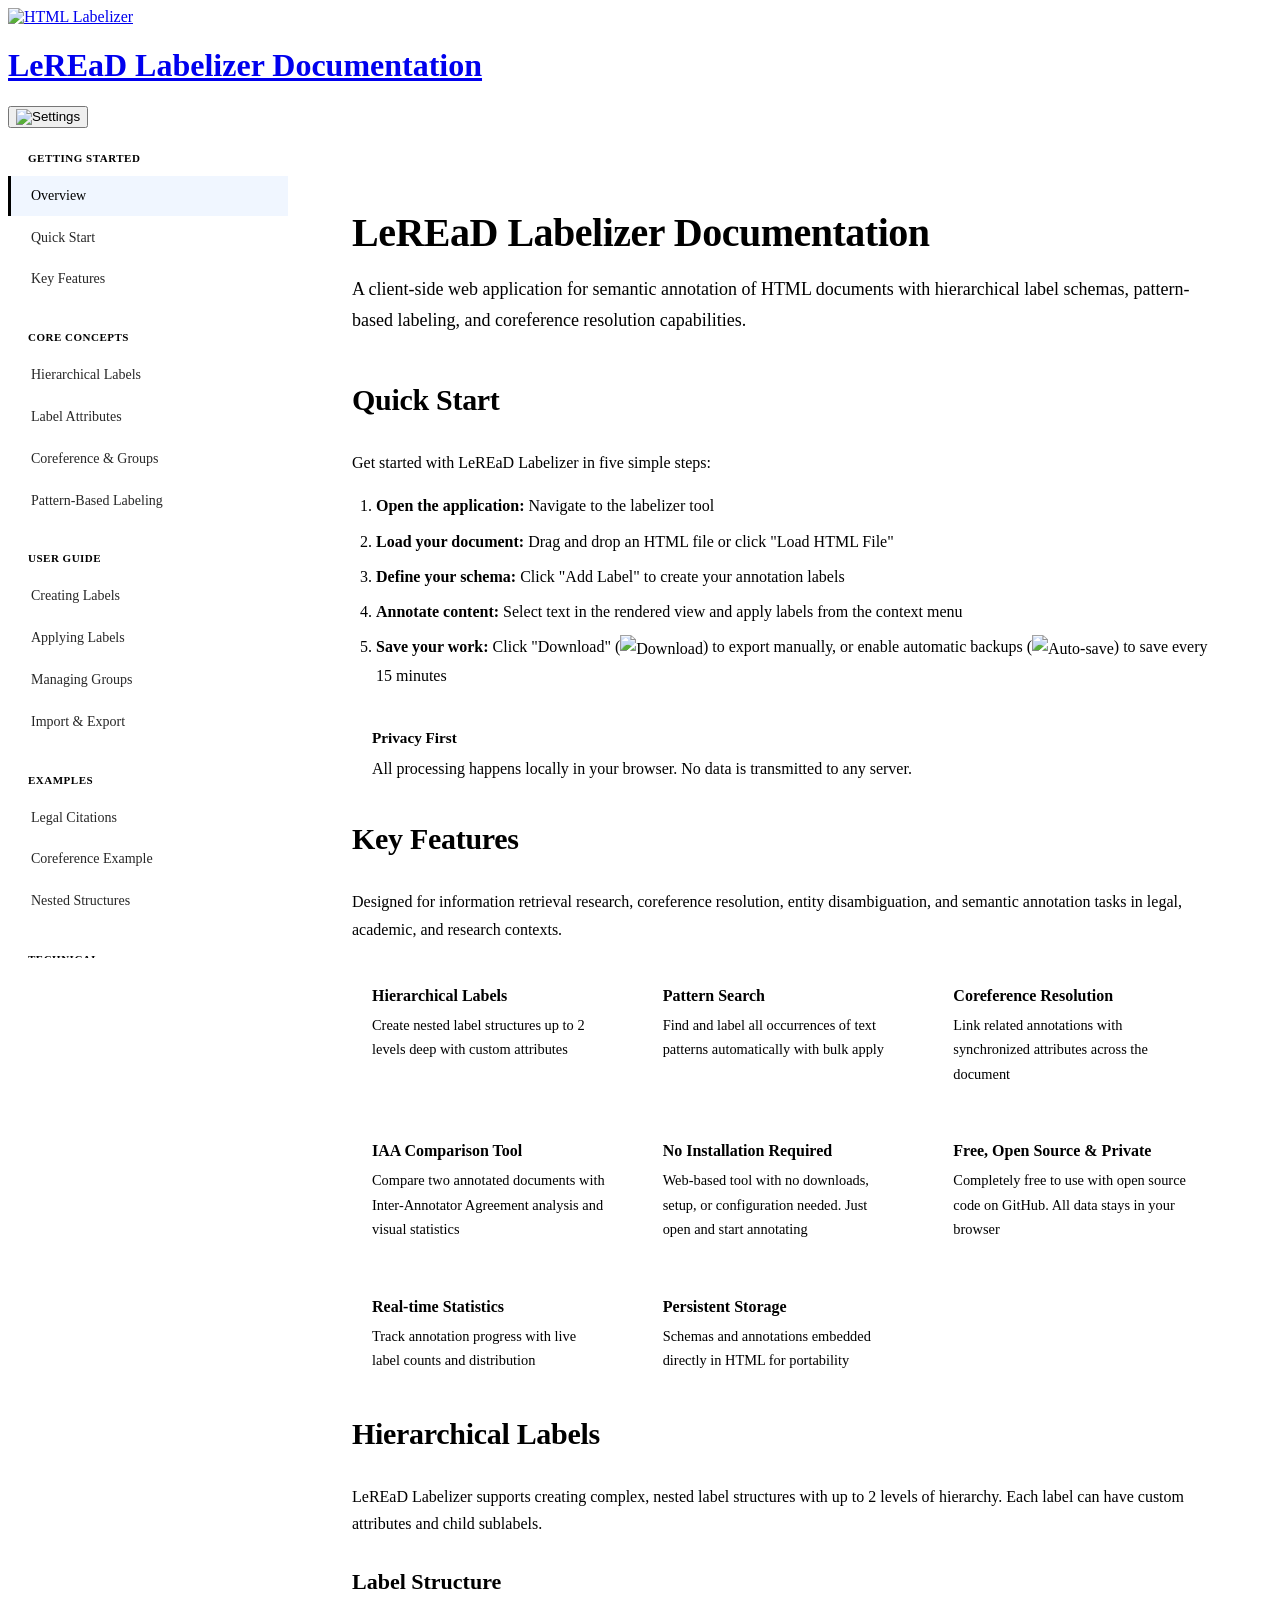
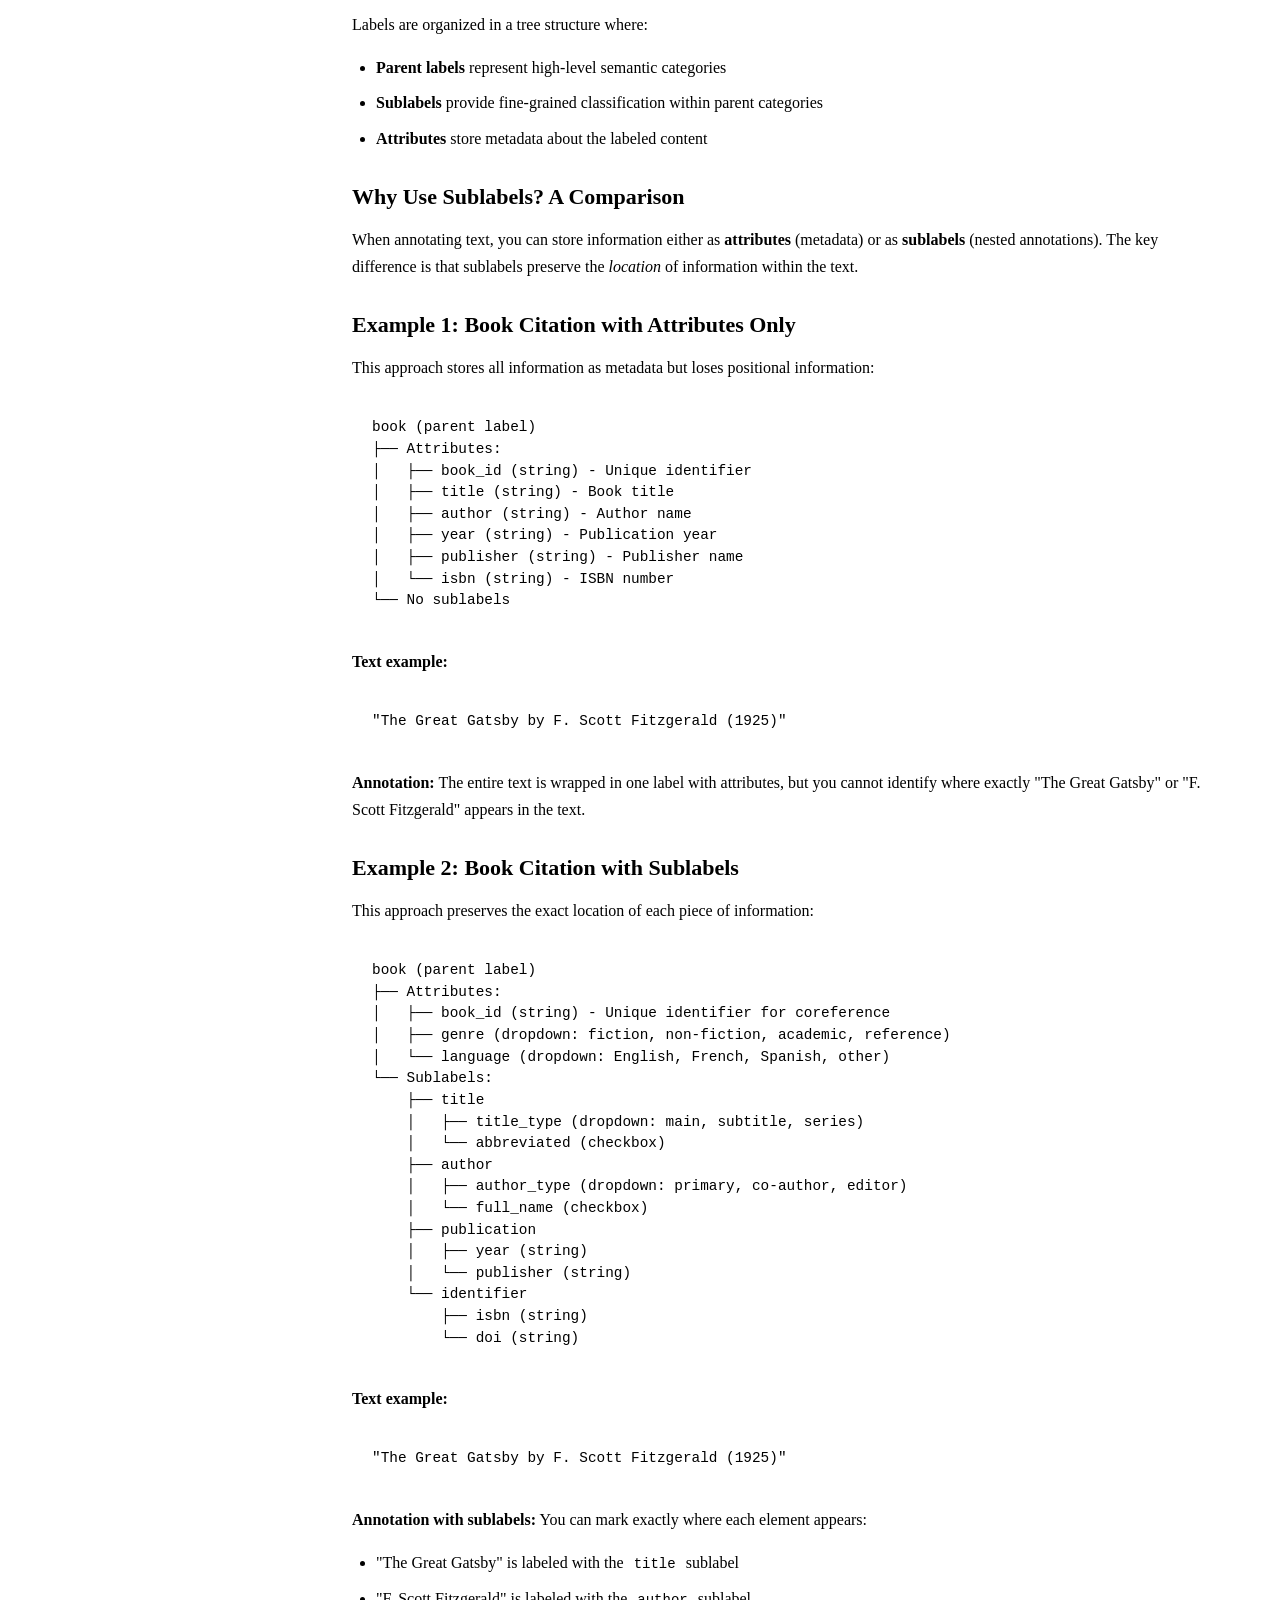
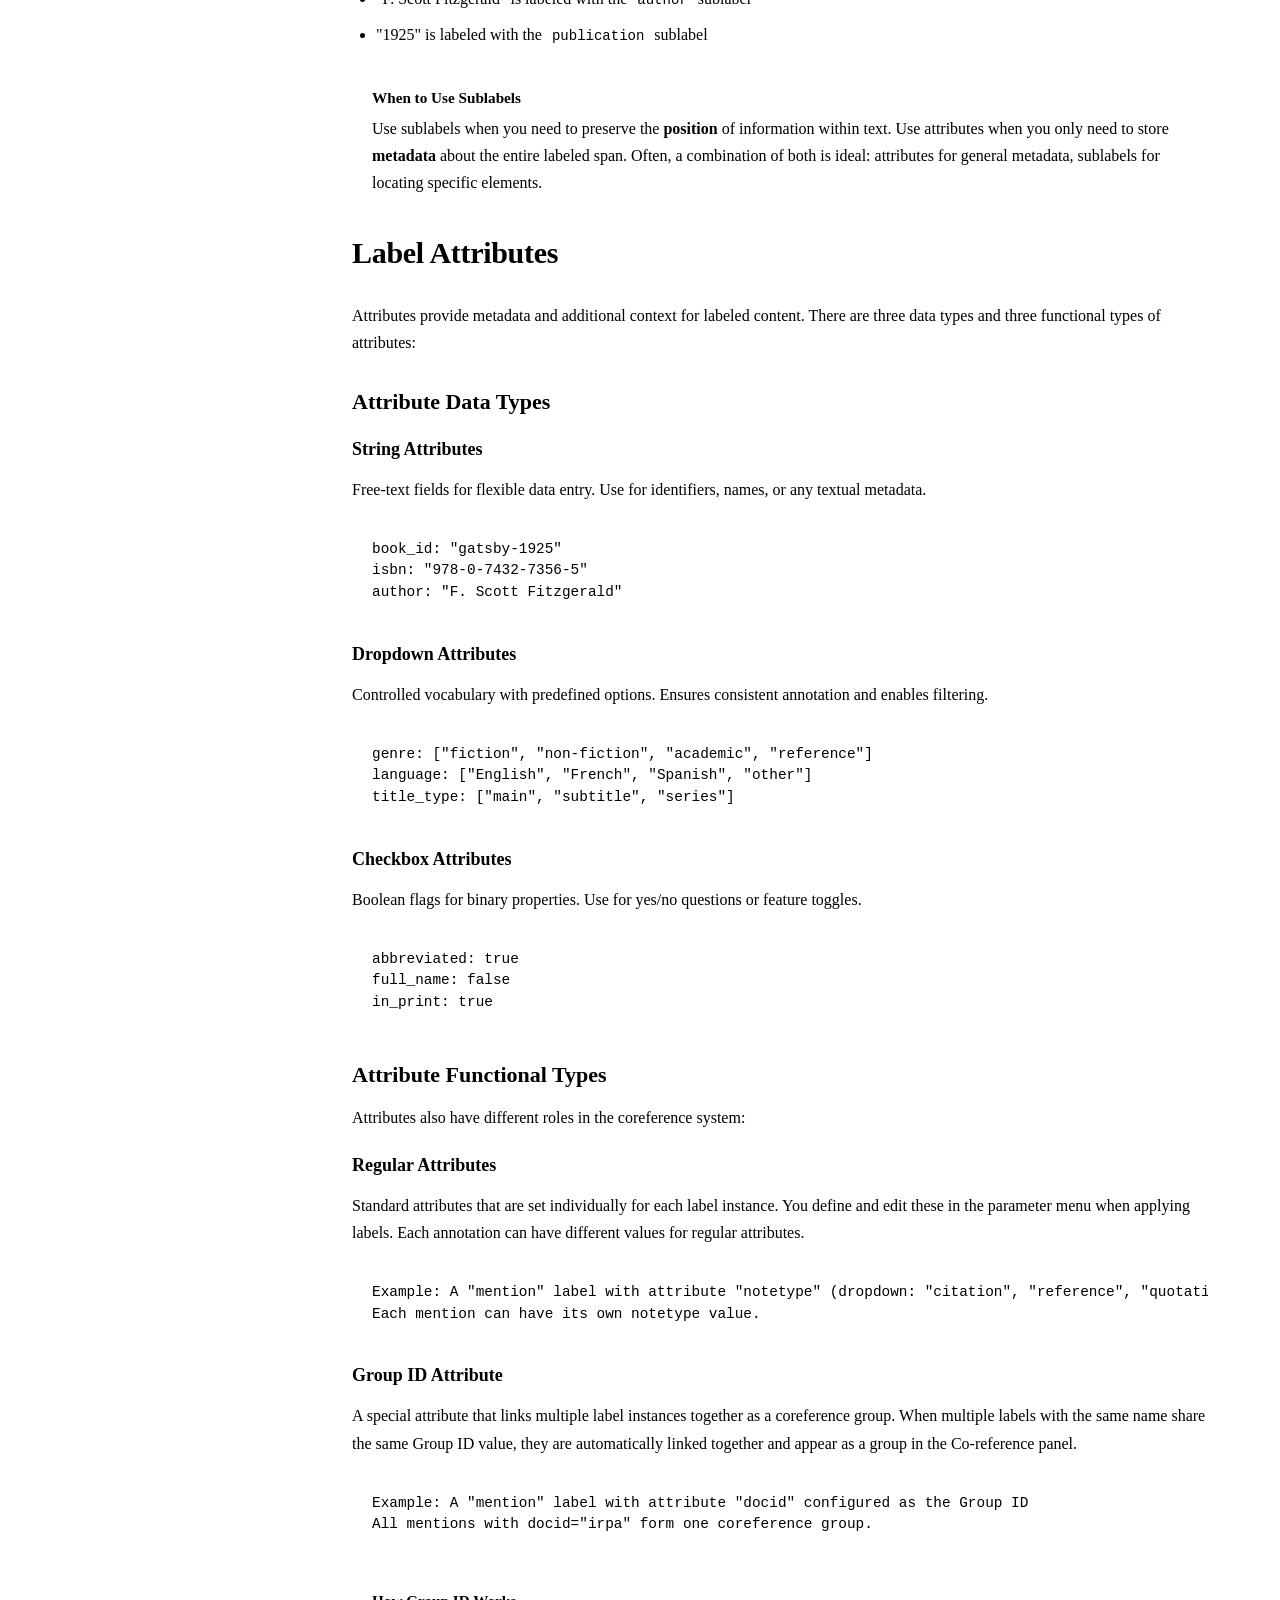
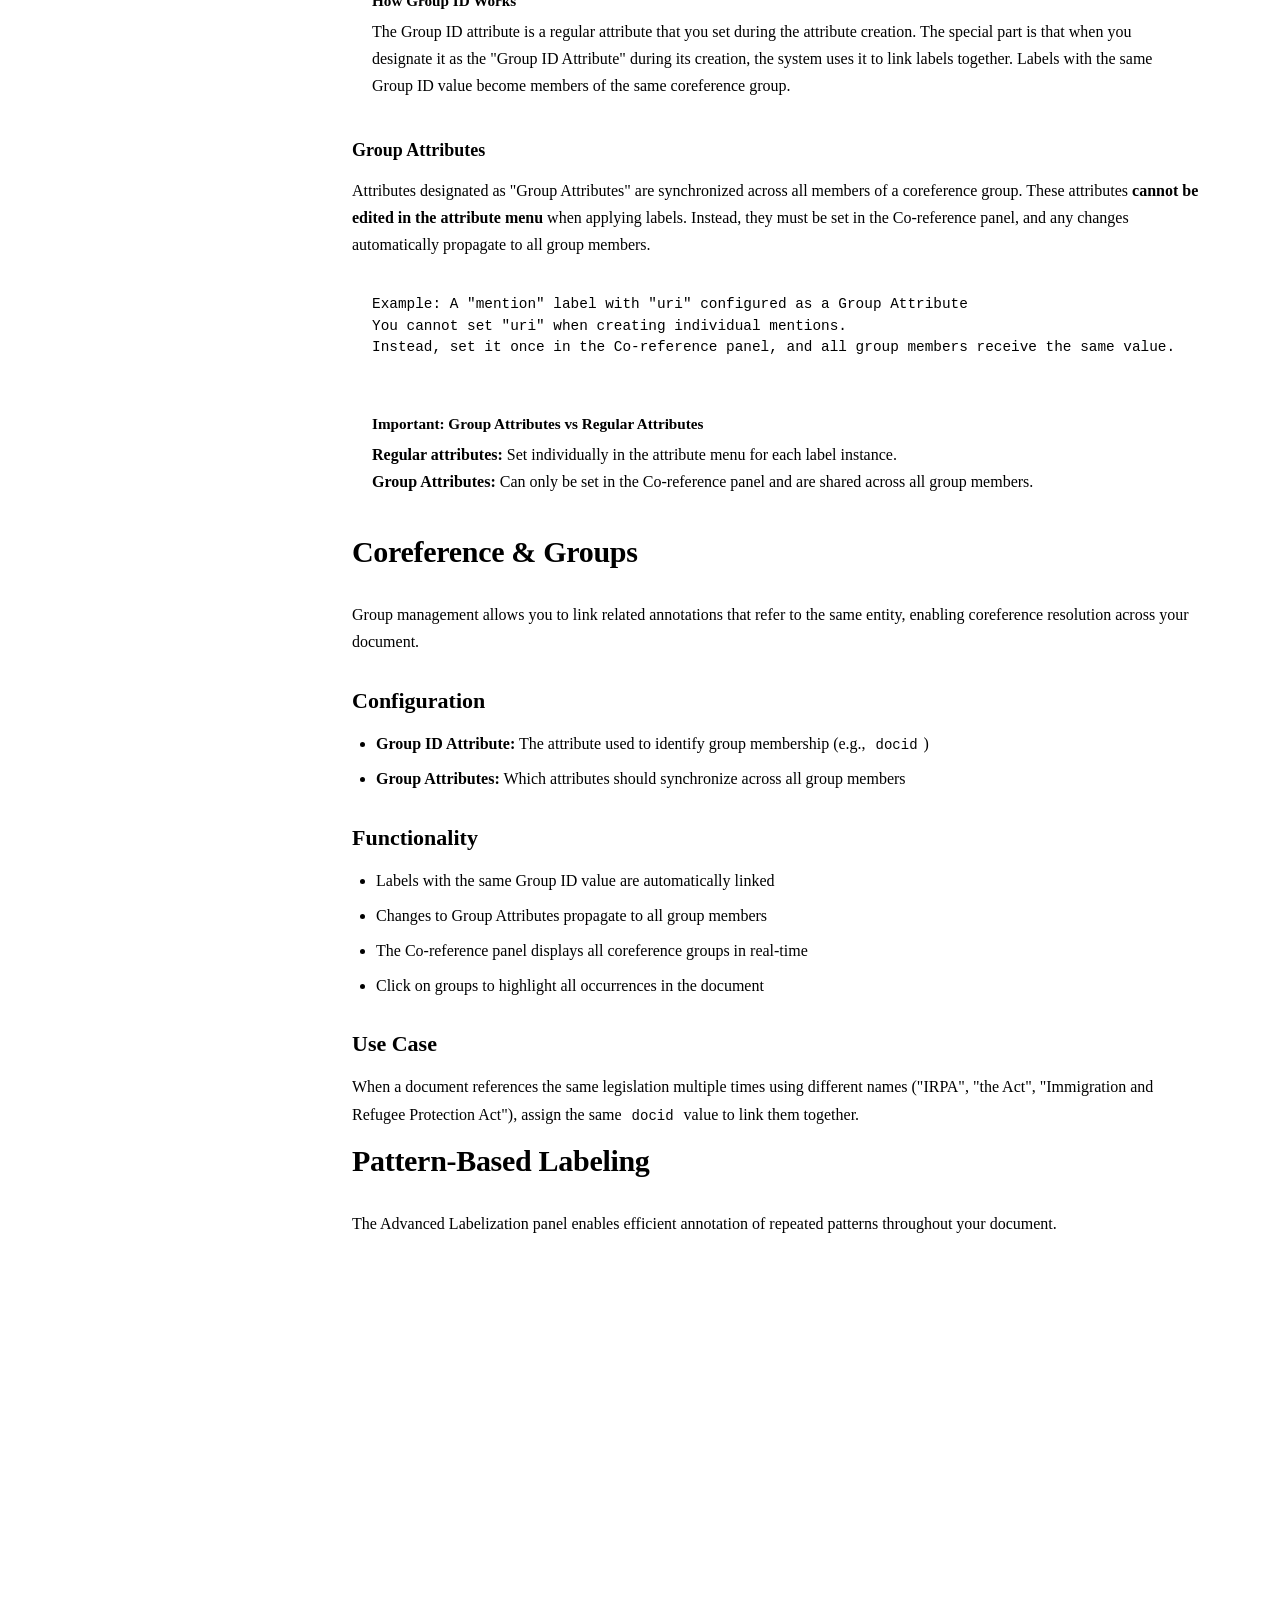
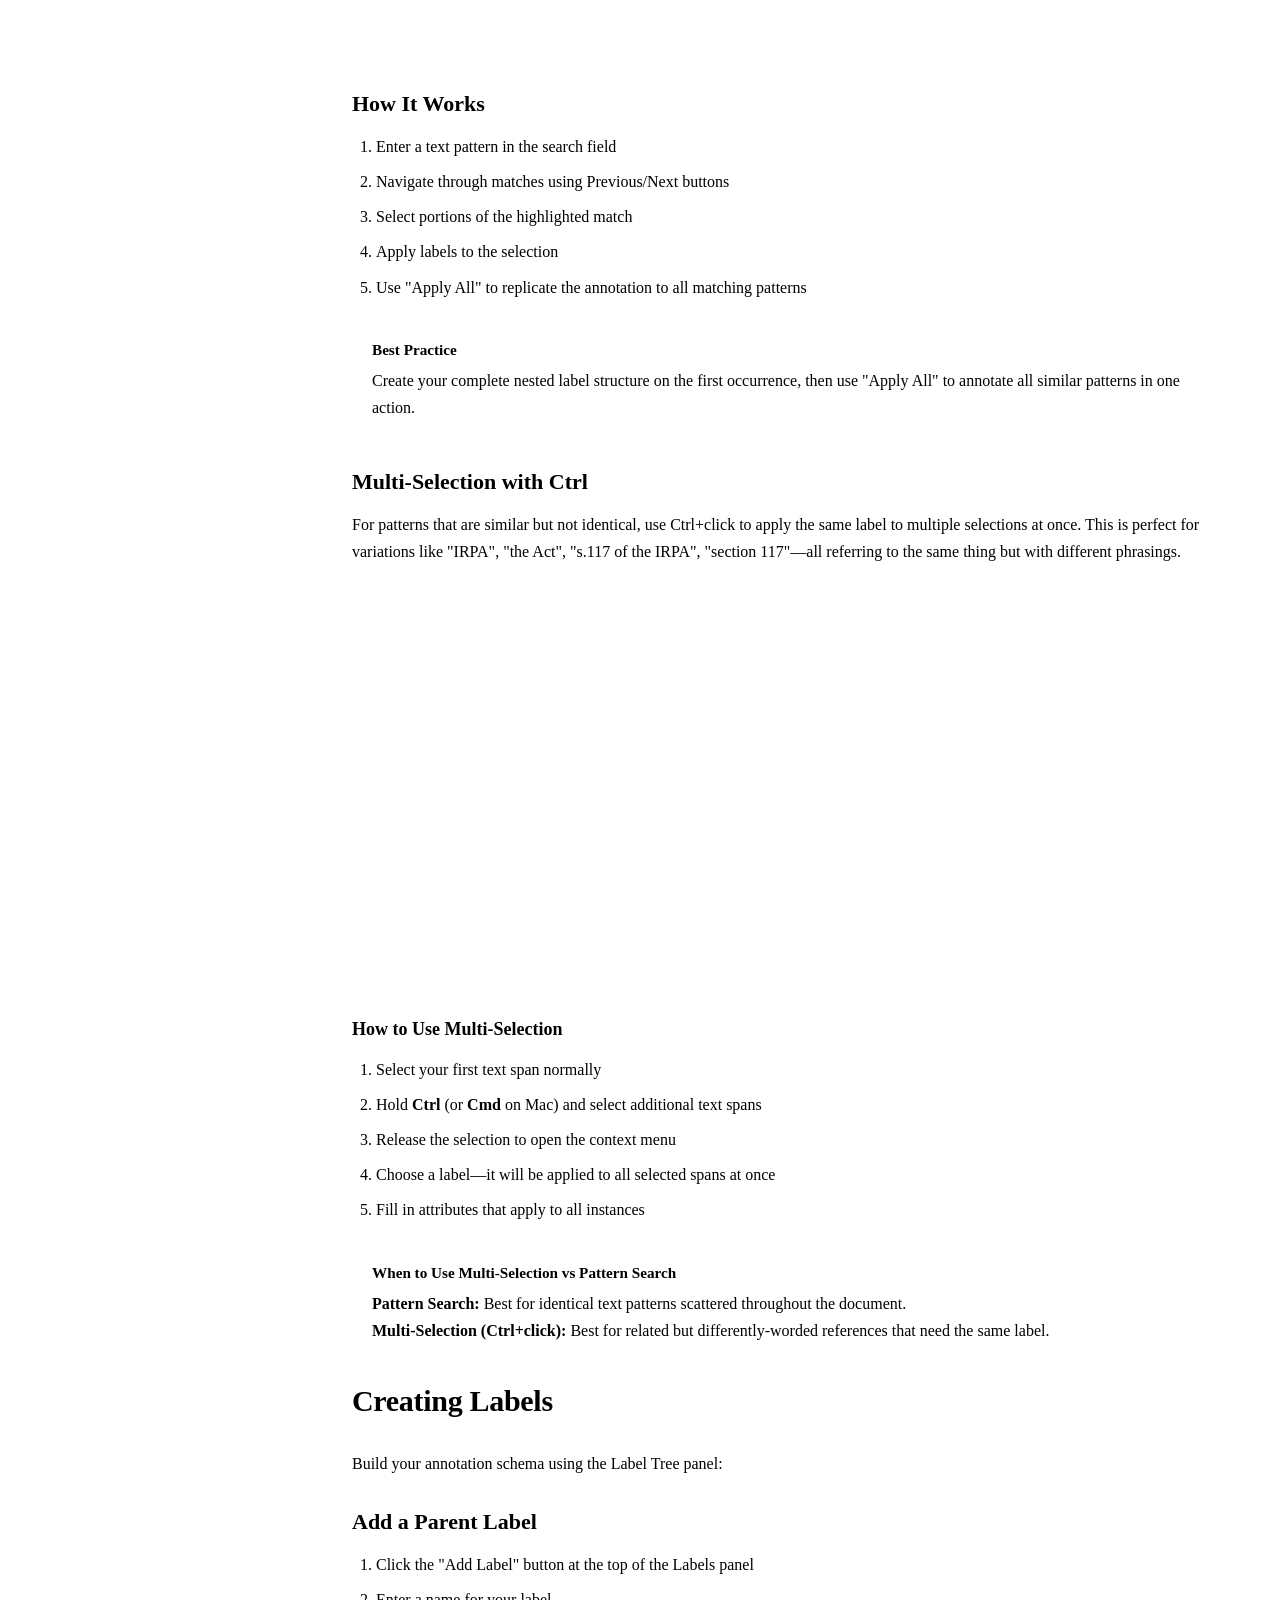
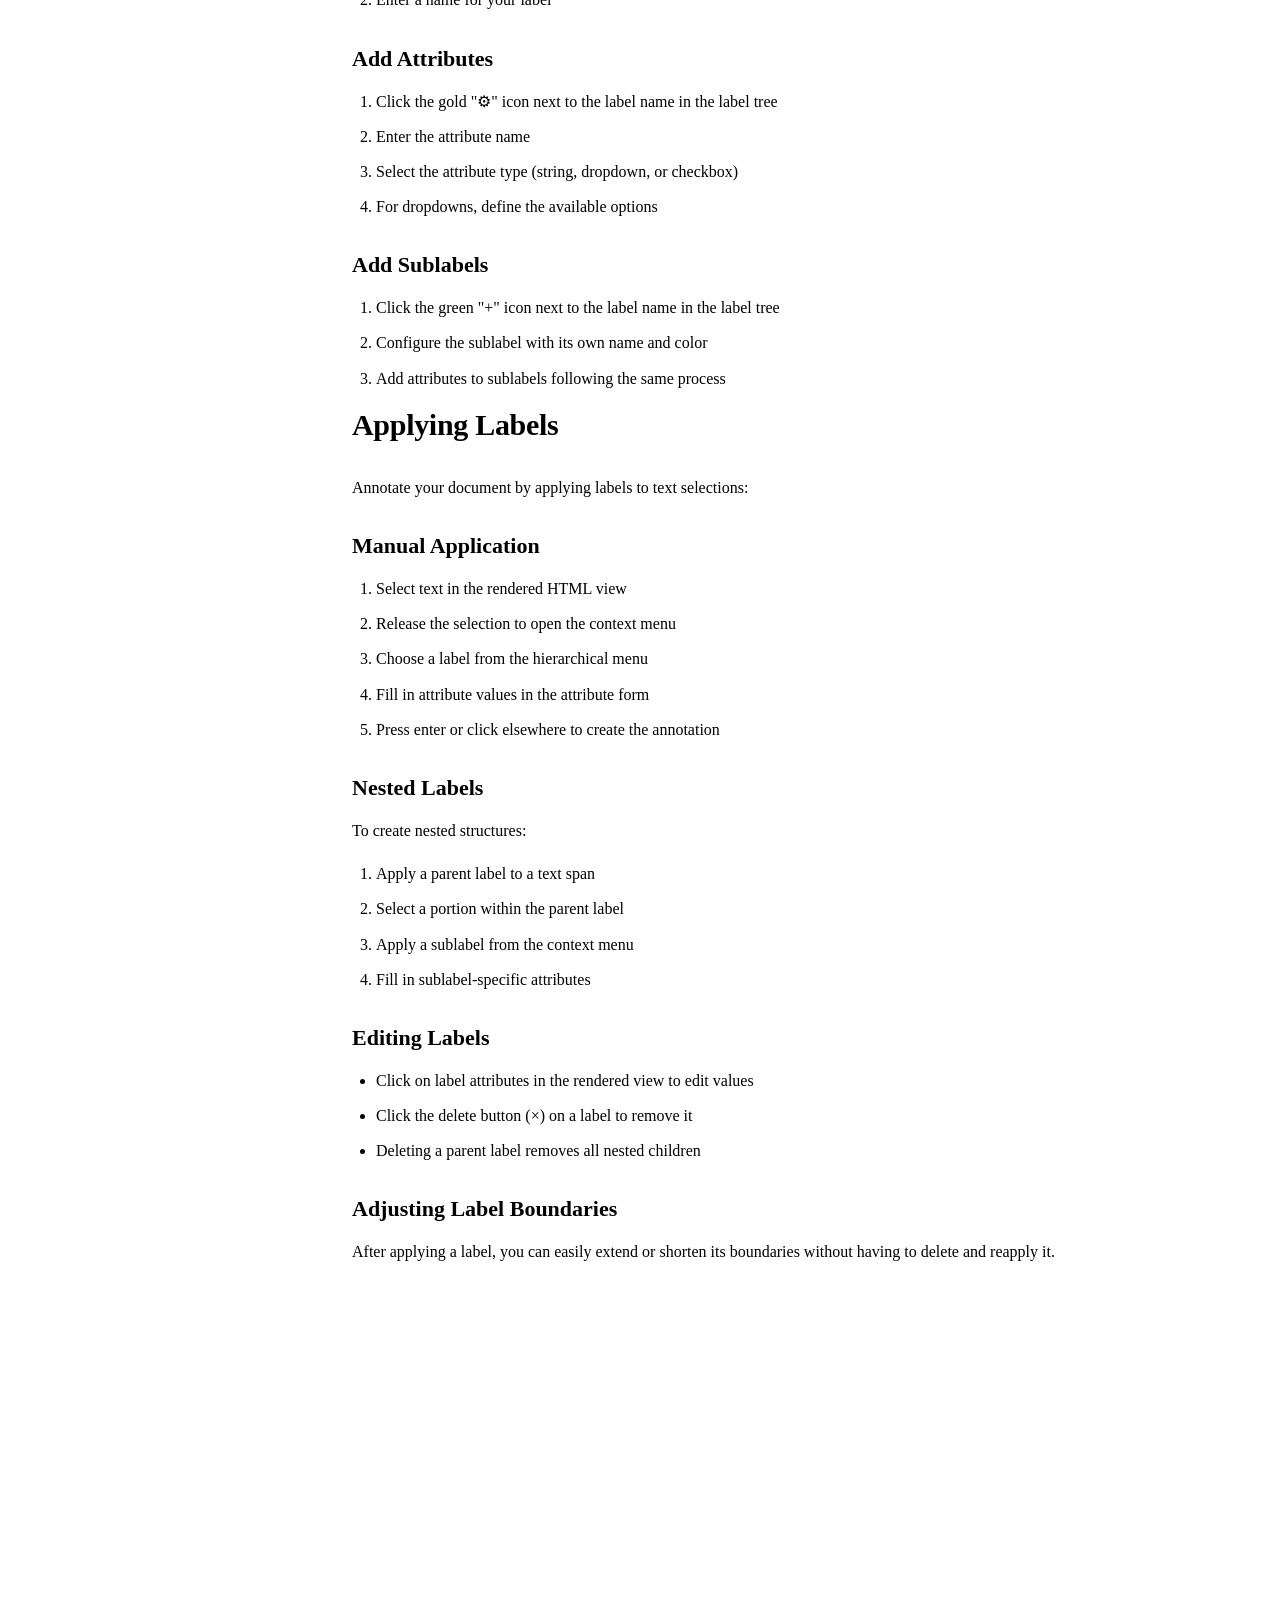
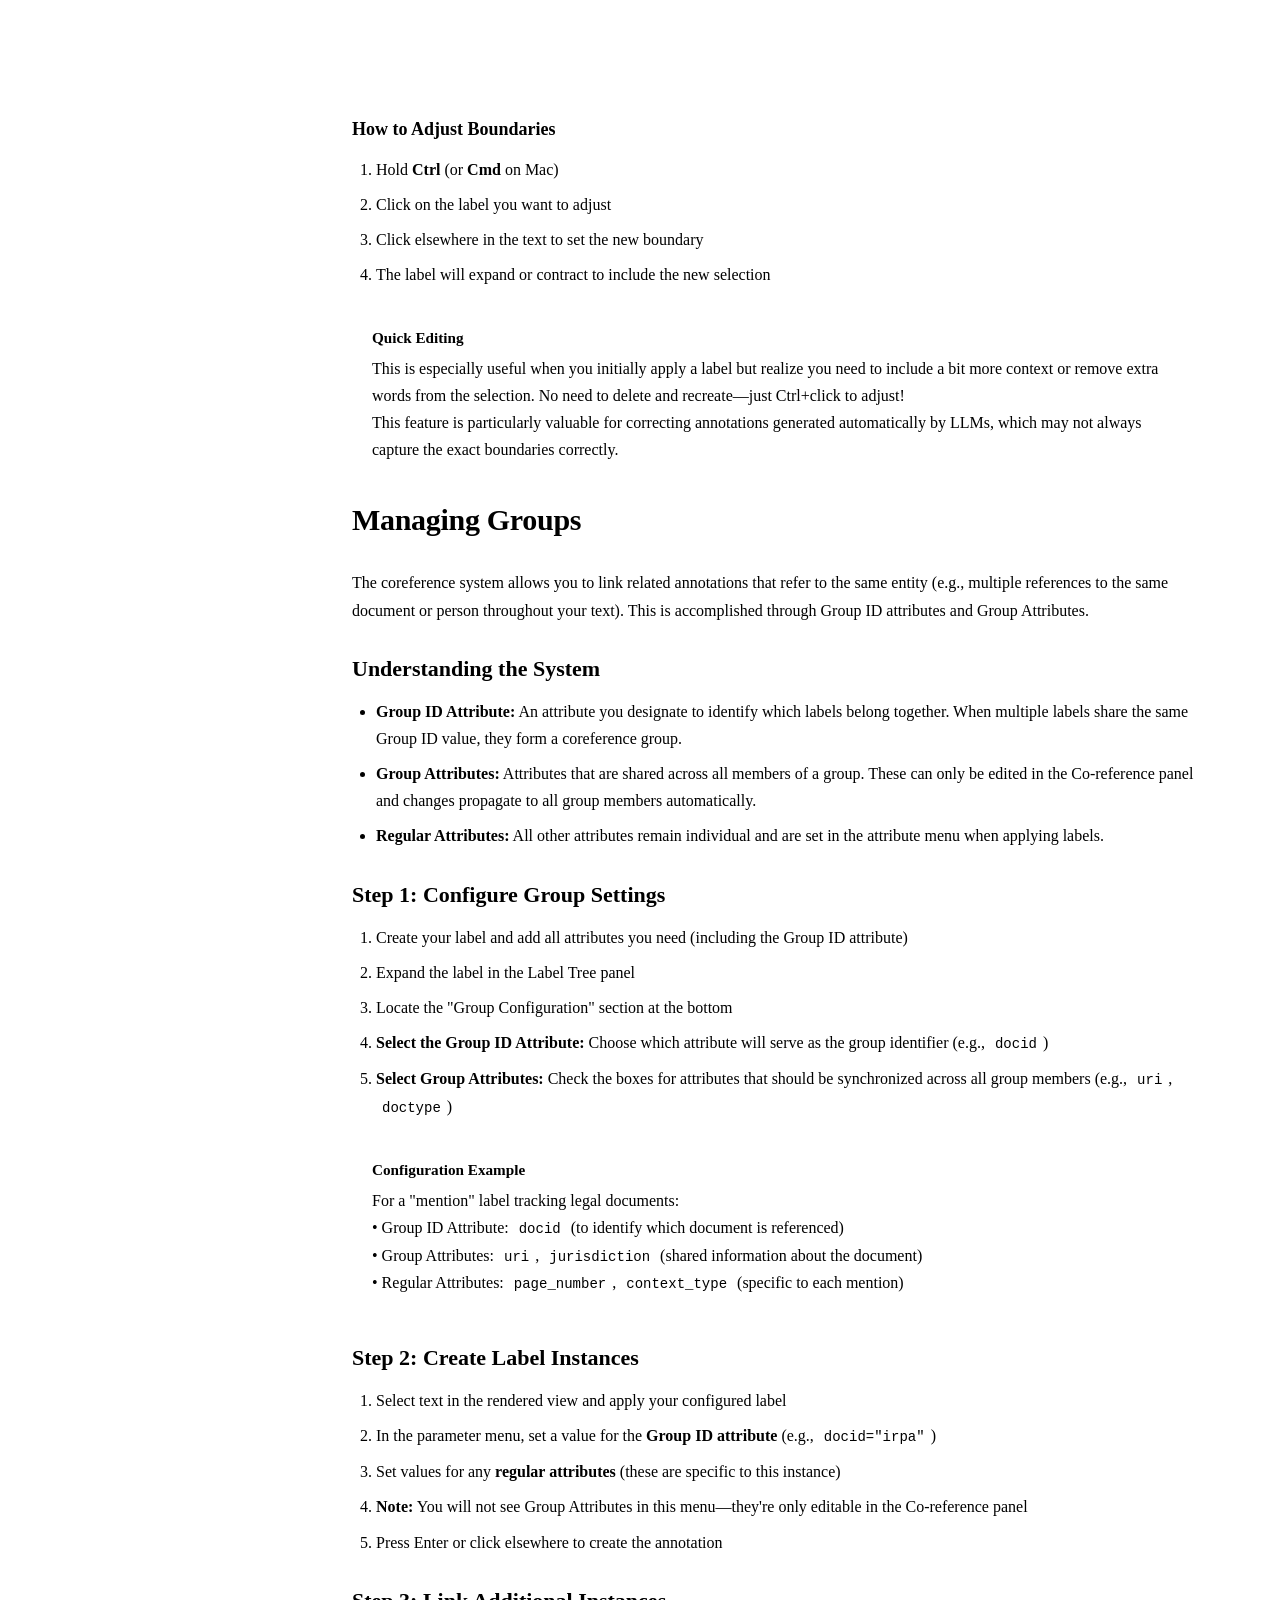
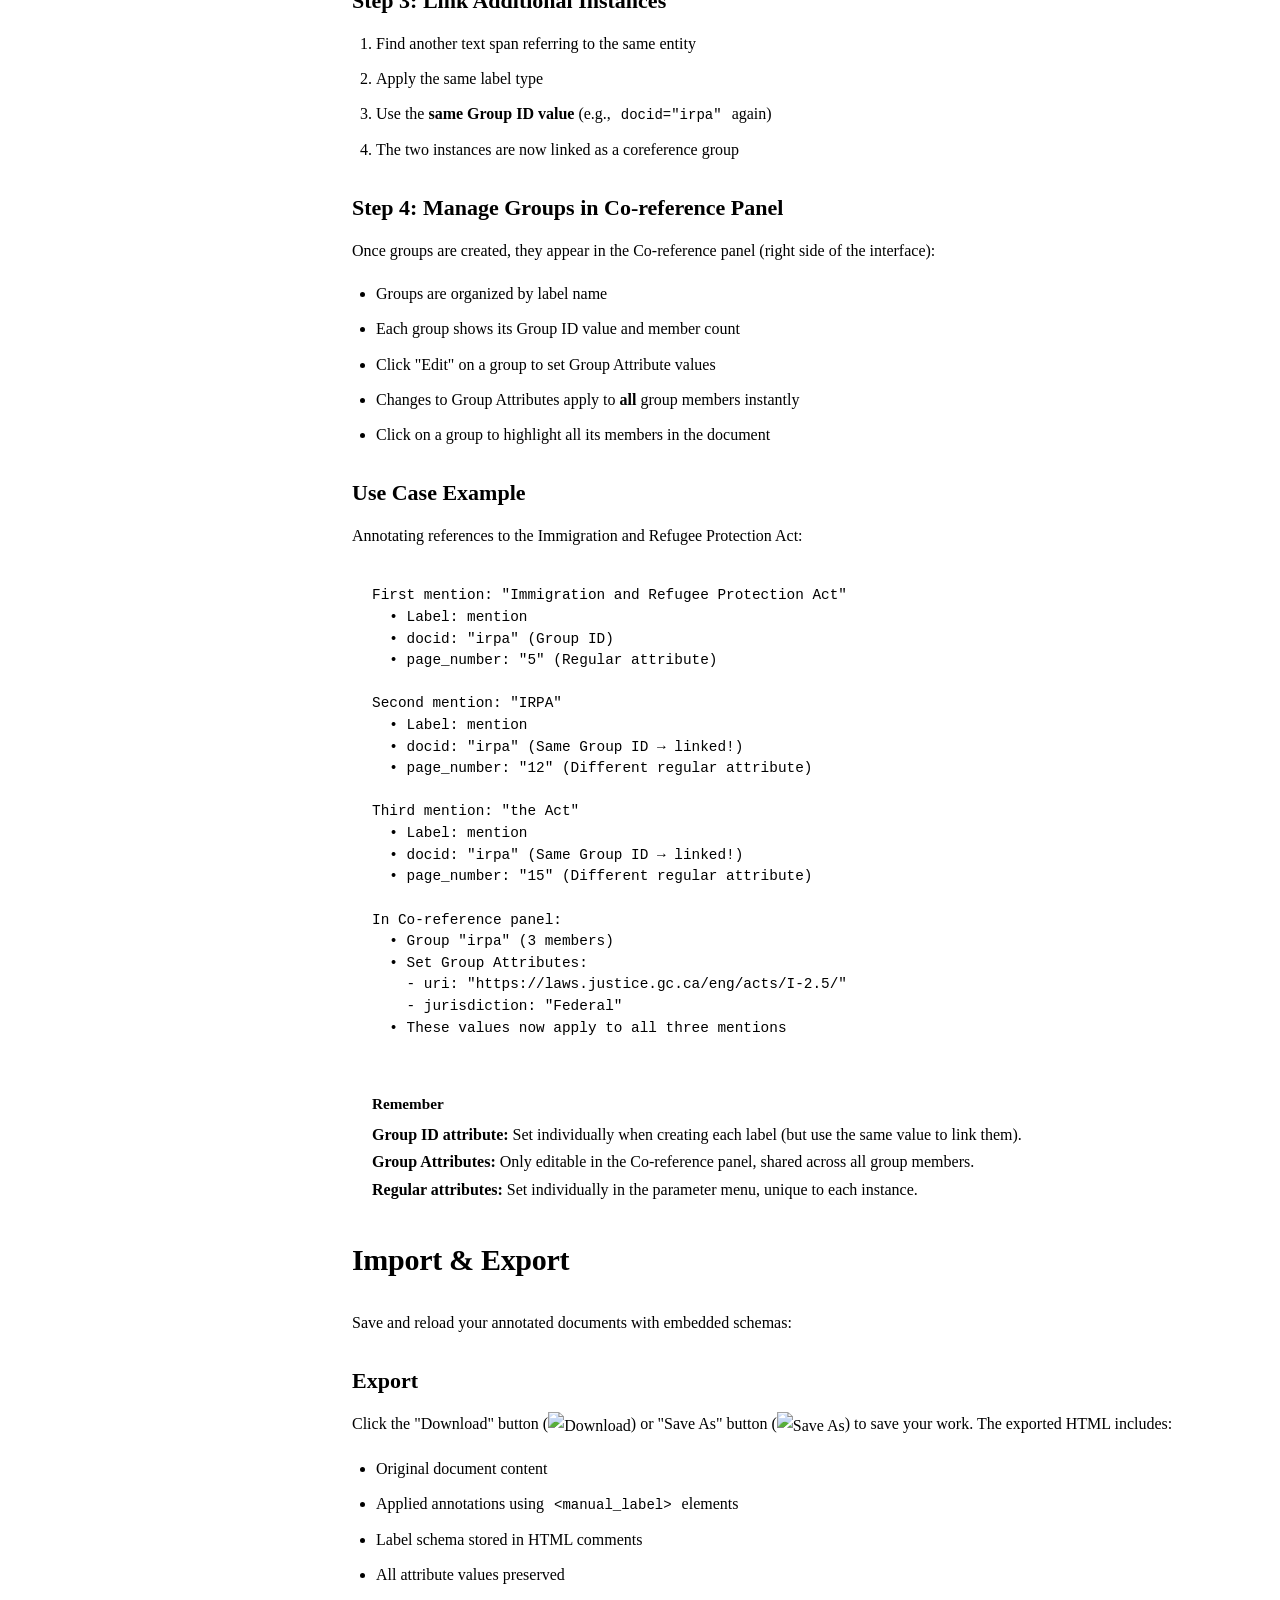
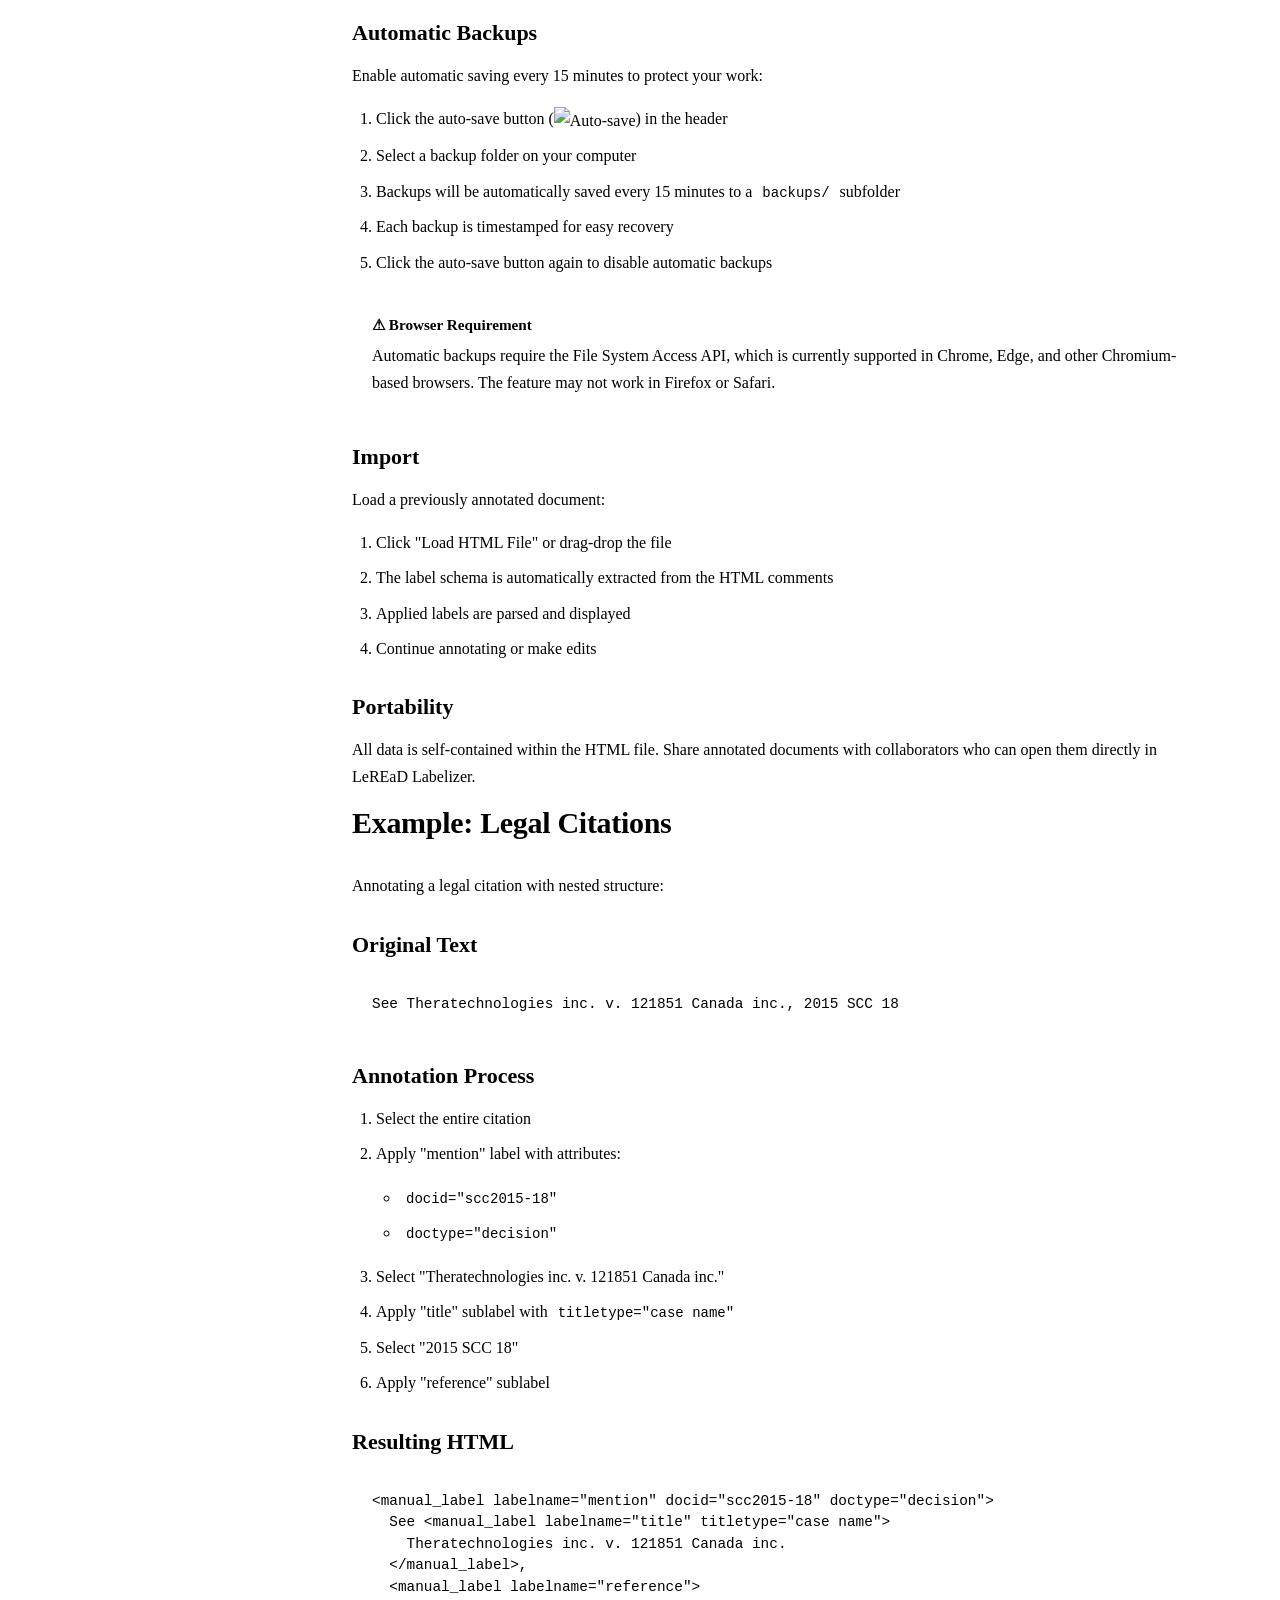
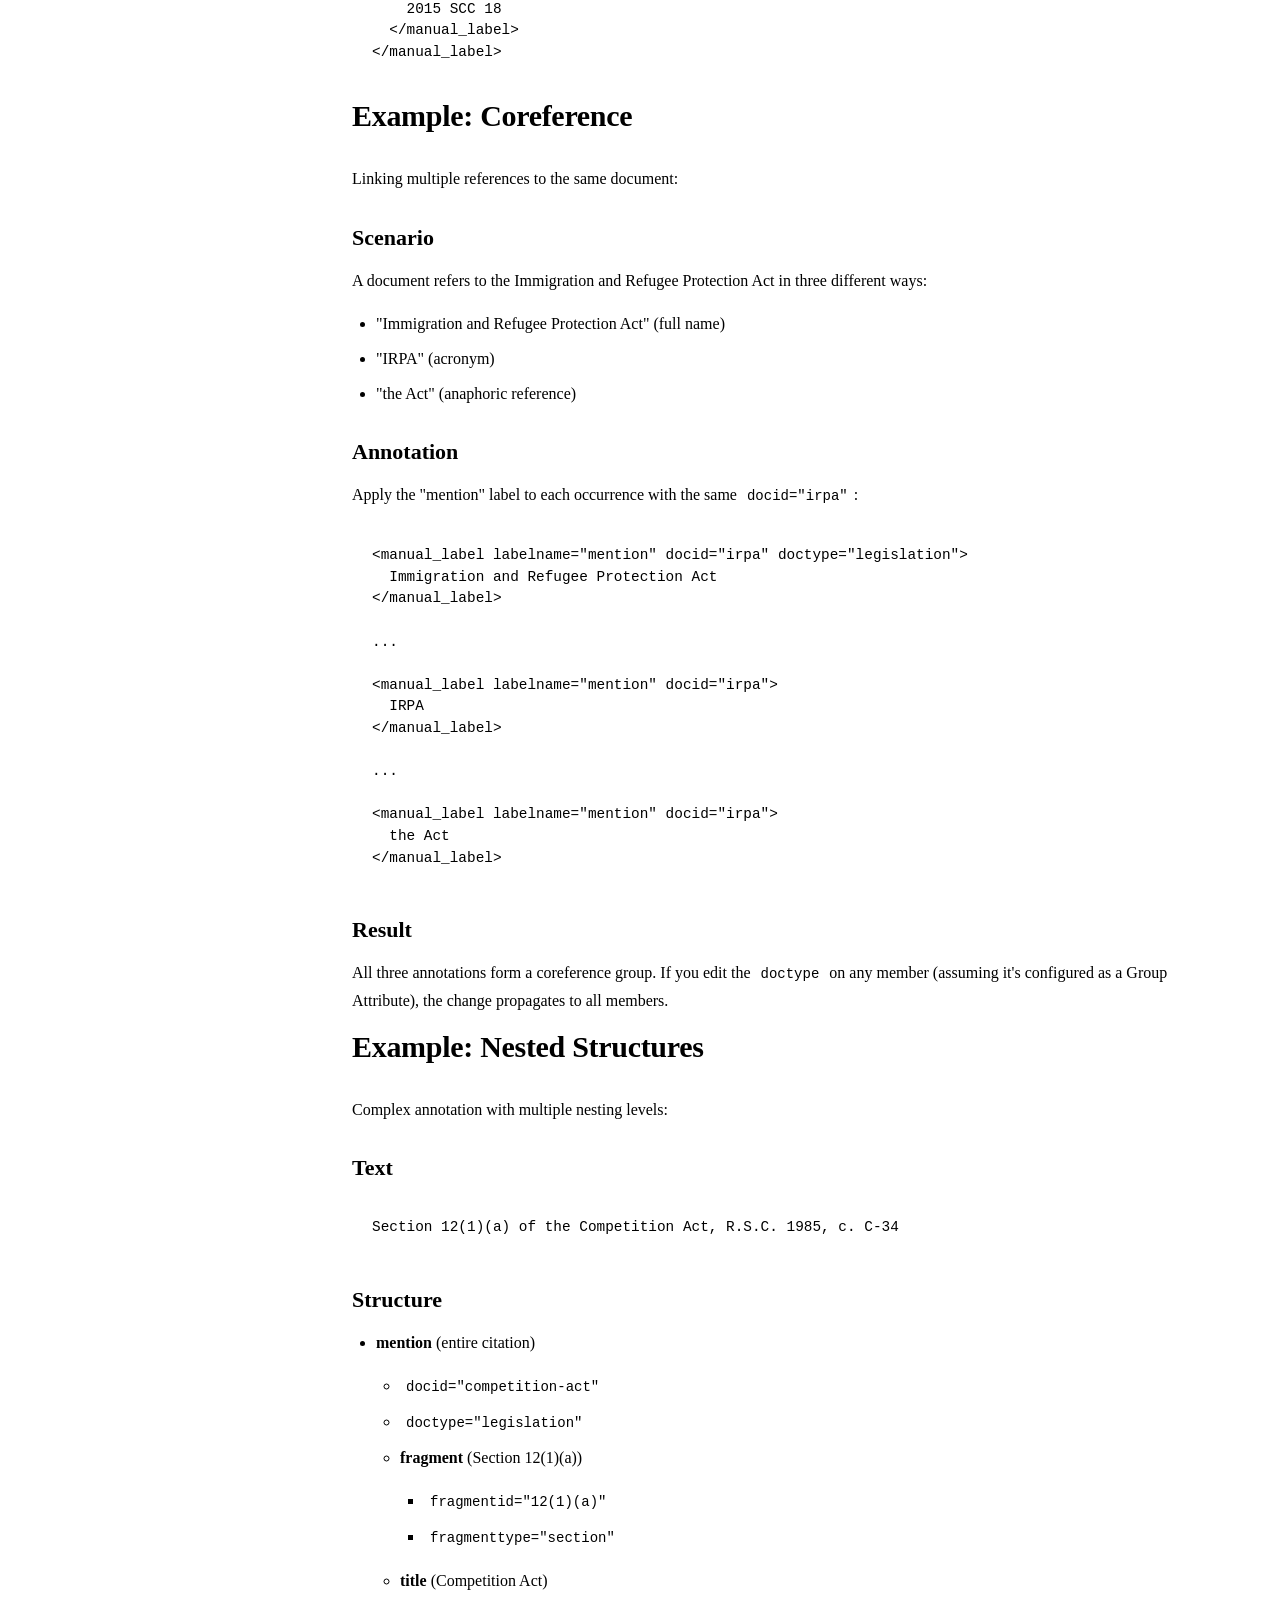
==== docs/index.html @ 92090426 "HTMLLabelizer -> LeREaDLabelizer" ====
<!DOCTYPE html>
<html lang="en" data-theme="light">
<head>
  <meta charset="UTF-8">
  <meta name="viewport" content="width=device-width, initial-scale=1.0">
  <title>Documentation - LeREaD Labelizer</title>
  <link rel="stylesheet" href="../shared/common.css">
  <link rel="stylesheet" href="../shared/header.css">
  <link rel="stylesheet" href="../shared/buttons.css">
  <link rel="stylesheet" href="../shared/settings-modal.css">
  <link rel="icon" type="image/png" href="../assets/favicon.png">
  <style>
    /* Override common.css height restriction for sticky positioning */
    html, body {
      height: auto !important;
      min-height: 100%;
    }

    /* Documentation-specific styles */
    .docs-layout {
      display: flex;
      min-height: calc(100vh - 70px);
    }

    /* Sidebar Navigation */
    .sidebar {
      position: sticky;
      top: 70px;
      width: 280px;
      height: calc(100vh - 70px);
      background: var(--card);
      border-right: 1px solid var(--border);
      overflow-y: auto;
      flex-shrink: 0;
    }

    .sidebar-content {
      padding: 24px 0;
    }

    .nav-section {
      margin-bottom: 32px;
    }

    .nav-section-title {
      font-size: 11px;
      font-weight: 600;
      text-transform: uppercase;
      letter-spacing: 0.5px;
      color: var(--sub);
      padding: 0 20px;
      margin-bottom: 12px;
    }

    .nav-list {
      list-style: none;
      margin: 0;
      padding: 0;
    }

    .nav-item {
      margin: 2px 0;
    }

    .nav-link {
      display: block;
      padding: 8px 20px;
      color: var(--text);
      text-decoration: none;
      font-size: 14px;
      transition: all 0.2s ease;
      border-left: 3px solid transparent;
      opacity: 0.85;
    }

    .nav-link:hover {
      background: var(--hover);
      opacity: 1;
    }

    .nav-link.active {
      color: var(--accent);
      border-left-color: var(--accent);
      background: rgba(106, 163, 255, 0.1);
      opacity: 1;
      font-weight: 500;
    }

    /* Main Content Area */
    .main-content {
      flex: 1;
      overflow-y: auto;
      background: var(--bg);
    }

    .content-wrapper {
      max-width: 900px;
      margin: 0 auto;
      padding: 48px 64px 96px;
    }

    /* Typography */
    .page-title {
      font-size: 2.5rem;
      margin-bottom: 16px;
      font-weight: 700;
      letter-spacing: -0.5px;
    }

    .page-description {
      font-size: 1.125rem;
      color: var(--sub);
      margin-bottom: 48px;
      line-height: 1.7;
    }

    h2 {
      font-size: 1.875rem;
      margin: 48px 0 20px;
      padding-bottom: 12px;
      border-bottom: 1px solid var(--border);
      font-weight: 700;
      letter-spacing: -0.3px;
      scroll-margin-top: 20px;
    }

    h2:first-child {
      margin-top: 0;
    }

    h3 {
      font-size: 1.375rem;
      margin: 32px 0 16px;
      font-weight: 600;
      color: var(--text);
      scroll-margin-top: 20px;
    }

    h4 {
      font-size: 1.125rem;
      margin: 24px 0 12px;
      font-weight: 600;
      color: var(--text);
    }

    p {
      margin-bottom: 16px;
      color: var(--sub);
      line-height: 1.7;
    }

    ul, ol {
      margin: 16px 0;
      padding-left: 24px;
      color: var(--sub);
      line-height: 1.7;
    }

    li {
      margin: 8px 0;
    }

    strong {
      color: var(--text);
      font-weight: 600;
    }

    /* Code Blocks */
    code {
      background: var(--card);
      padding: 3px 6px;
      border-radius: 4px;
      font-family: 'Consolas', 'Monaco', 'Courier New', monospace;
      font-size: 0.875em;
      color: var(--accent-2);
      border: 1px solid var(--border);
    }

    pre {
      background: var(--card);
      border: 1px solid var(--border);
      border-radius: 8px;
      padding: 16px 20px;
      overflow-x: auto;
      margin: 20px 0;
      line-height: 1.5;
    }

    pre code {
      background: none;
      padding: 0;
      color: var(--text);
      border: none;
      font-size: 0.9em;
    }

    /* Feature Grid */
    .feature-grid {
      display: grid;
      grid-template-columns: repeat(auto-fit, minmax(260px, 1fr));
      gap: 16px;
      margin: 24px 0;
    }

    .feature-card {
      background: var(--card);
      border: 1px solid var(--border);
      border-radius: 8px;
      padding: 20px;
      transition: all 0.2s ease;
    }

    .feature-card:hover {
      border-color: var(--accent);
      box-shadow: 0 4px 12px rgba(106, 163, 255, 0.15);
    }

    .feature-card h4 {
      color: var(--accent);
      margin: 0 0 8px 0;
      font-size: 1rem;
    }

    .feature-card p {
      margin: 0;
      font-size: 0.9rem;
      color: var(--sub);
    }

    /* Alert Boxes */
    .alert {
      background: var(--card);
      border-left: 4px solid var(--accent);
      padding: 16px 20px;
      margin: 24px 0;
      border-radius: 6px;
    }

    .alert-title {
      font-weight: 600;
      color: var(--accent);
      margin-bottom: 8px;
      font-size: 0.95rem;
    }

    .alert p {
      margin: 0;
    }

    .alert.alert-warning {
      border-left-color: var(--warning);
    }

    .alert.alert-warning .alert-title {
      color: var(--warning);
    }

    .alert.alert-danger {
      border-left-color: var(--danger);
    }

    .alert.alert-danger .alert-title {
      color: var(--danger);
    }

    /* Links */
    .main-content a {
      color: var(--accent);
      text-decoration: none;
      transition: color 0.2s ease;
    }

    .main-content a:hover {
      color: var(--accent-2);
      text-decoration: underline;
    }

    .main-content a code {
      color: var(--accent);
    }

    /* Theme Toggle Styles */
    .setting-group h4 {
      margin: 0 0 16px 0;
      font-size: 16px;
      font-weight: 600;
      color: var(--text);
    }

    .theme-toggle-container {
      display: flex;
      align-items: center;
      justify-content: center;
      gap: 16px;
    }

    .theme-toggle {
      position: relative;
      display: inline-block;
      width: 280px;
      height: 50px;
      cursor: pointer;
    }

    .theme-toggle input {
      opacity: 0;
      width: 0;
      height: 0;
    }

    .theme-slider {
      position: absolute;
      top: 0;
      left: 0;
      right: 0;
      bottom: 0;
      background: linear-gradient(90deg, #1a1a2e 0%, #16213e 100%);
      border: 2px solid var(--border);
      transition: all 0.4s;
      border-radius: 25px;
    }

    .theme-slider:before {
      position: absolute;
      content: "";
      height: 38px;
      width: 80px;
      left: 4px;
      bottom: 4px;
      background: linear-gradient(135deg, #6aa3ff, #4c7ce5);
      transition: all 0.4s;
      border-radius: 19px;
      box-shadow: 0 2px 8px rgba(0,0,0,0.3);
    }

    .theme-toggle input:checked + .theme-slider {
      background: linear-gradient(90deg, #f0f4f8 0%, #ffffff 100%);
      border-color: #dadce0;
    }

    .theme-toggle input:checked + .theme-slider:before {
      transform: translateX(188px);
      background: linear-gradient(135deg, #1a73e8, #137333);
    }

    .theme-labels {
      position: absolute;
      top: 50%;
      left: 0;
      right: 0;
      transform: translateY(-50%);
      display: flex;
      justify-content: space-between;
      padding: 0 20px;
      pointer-events: none;
    }

    .theme-label-dark, .theme-label-light {
      font-size: 14px;
      font-weight: 500;
      transition: all 0.4s;
    }

    .theme-icon {
      width: 0.9em;
      height: 0.9em;
      vertical-align: middle;
      margin-right: 0.3em;
    }

    .theme-label-dark {
      color: #e7ecff;
    }

    .theme-label-light {
      color: #5f6368;
    }

    .theme-toggle input:checked ~ .theme-labels .theme-label-dark {
      color: #9aa0a6;
    }

    .theme-toggle input:checked ~ .theme-labels .theme-label-light {
      color: #1a1a1a;
    }

    /* Responsive Design */
    @media (max-width: 1024px) {
      .sidebar {
        width: 240px;
      }

      .content-wrapper {
        padding: 32px 40px 80px;
      }
    }

    @media (max-width: 768px) {
      .docs-layout {
        flex-direction: column;
        height: auto;
      }

      .sidebar {
        width: 100%;
        border-right: none;
        border-bottom: 1px solid var(--border);
        max-height: 300px;
      }

      .main-content {
        height: auto;
      }

      .content-wrapper {
        padding: 24px 20px 60px;
      }

      .page-title {
        font-size: 2rem;
      }

      h2 {
        font-size: 1.5rem;
      }

      .feature-grid {
        grid-template-columns: 1fr;
      }
    }

    /* Scrollbar Styling */
    .sidebar::-webkit-scrollbar,
    .main-content::-webkit-scrollbar {
      width: 8px;
    }

    .sidebar::-webkit-scrollbar-track,
    .main-content::-webkit-scrollbar-track {
      background: transparent;
    }

    .sidebar::-webkit-scrollbar-thumb,
    .main-content::-webkit-scrollbar-thumb {
      background: var(--border);
      border-radius: 4px;
    }

    .sidebar::-webkit-scrollbar-thumb:hover,
    .main-content::-webkit-scrollbar-thumb:hover {
      background: var(--hover);
    }
  </style>
</head>
<body>
  <!-- Header -->
  <div class="app-header">
    <div class="brand">
      <a href="../index.html" class="logo-link">
        <img src="../assets/favicon.png" alt="HTML Labelizer" class="logo-img">
        <h1>LeREaD Labelizer Documentation</h1>
      </a>
    </div>
    <div class="controls">
      <button id="settings-btn" class="settings-btn" title="Settings"><img src="../assets/setting.png" alt="Settings" class="settings-icon"></button>
    </div>
  </div>

  <!-- Documentation Layout -->
  <div class="docs-layout">
    <!-- Sidebar Navigation -->
    <aside class="sidebar">
      <div class="sidebar-content">
        <nav class="nav-section">
          <div class="nav-section-title">Getting Started</div>
          <ul class="nav-list">
            <li class="nav-item"><a href="#overview" class="nav-link">Overview</a></li>
            <li class="nav-item"><a href="#quick-start" class="nav-link">Quick Start</a></li>
            <li class="nav-item"><a href="#key-features" class="nav-link">Key Features</a></li>
          </ul>
        </nav>

        <nav class="nav-section">
          <div class="nav-section-title">Core Concepts</div>
          <ul class="nav-list">
            <li class="nav-item"><a href="#hierarchical" class="nav-link">Hierarchical Labels</a></li>
            <li class="nav-item"><a href="#attributes" class="nav-link">Label Attributes</a></li>
            <li class="nav-item"><a href="#coreference" class="nav-link">Coreference & Groups</a></li>
            <li class="nav-item"><a href="#pattern-labeling" class="nav-link">Pattern-Based Labeling</a></li>
          </ul>
        </nav>

        <nav class="nav-section">
          <div class="nav-section-title">User Guide</div>
          <ul class="nav-list">
            <li class="nav-item"><a href="#creating-labels" class="nav-link">Creating Labels</a></li>
            <li class="nav-item"><a href="#applying-labels" class="nav-link">Applying Labels</a></li>
            <li class="nav-item"><a href="#managing-groups" class="nav-link">Managing Groups</a></li>
            <li class="nav-item"><a href="#import-export" class="nav-link">Import & Export</a></li>
          </ul>
        </nav>

        <nav class="nav-section">
          <div class="nav-section-title">Examples</div>
          <ul class="nav-list">
            <li class="nav-item"><a href="#example-legal" class="nav-link">Legal Citations</a></li>
            <li class="nav-item"><a href="#example-coreference" class="nav-link">Coreference Example</a></li>
            <li class="nav-item"><a href="#example-nested" class="nav-link">Nested Structures</a></li>
          </ul>
        </nav>

        <nav class="nav-section">
          <div class="nav-section-title">Technical</div>
          <ul class="nav-list">
            <li class="nav-item"><a href="#data-format" class="nav-link">Data Format</a></li>
            <li class="nav-item"><a href="#html-structure" class="nav-link">HTML Structure</a></li>
            <li class="nav-item"><a href="#browser-support" class="nav-link">Browser Support</a></li>
          </ul>
        </nav>
      </div>
    </aside>

    <!-- Main Content -->
    <main class="main-content">
      <div class="content-wrapper">
        <section id="overview">
          <h1 class="page-title">LeREaD Labelizer Documentation</h1>
          <p class="page-description">
            A client-side web application for semantic annotation of HTML documents with hierarchical label schemas, 
            pattern-based labeling, and coreference resolution capabilities.
          </p>
        </section>

        <section id="quick-start">
          <h2>Quick Start</h2>
          <p>Get started with LeREaD Labelizer in five simple steps:</p>
          <ol>
            <li><strong>Open the application:</strong> Navigate to <a href="../labelizer/">the labelizer tool</a></li>
            <li><strong>Load your document:</strong> Drag and drop an HTML file or click "Load HTML File"</li>
            <li><strong>Define your schema:</strong> Click "Add Label" to create your annotation labels</li>
            <li><strong>Annotate content:</strong> Select text in the rendered view and apply labels from the context menu</li>
            <li><strong>Save your work:</strong> Click "Download" (<img src="../assets/icons-download.png" alt="Download" style="width: 16px; height: 16px; vertical-align: middle;">) to export manually, or enable automatic backups (<img src="../assets/auto-save.png" alt="Auto-save" style="width: 16px; height: 16px; vertical-align: middle;">) to save every 15 minutes</li>
          </ol>
          
          <div class="alert">
            <div class="alert-title">Privacy First</div>
            <p>All processing happens locally in your browser. No data is transmitted to any server.</p>
          </div>
        </section>

        <section id="key-features">
          <h2>Key Features</h2>
          <p>Designed for information retrieval research, coreference resolution, entity disambiguation, and semantic annotation tasks in legal, academic, and research contexts.</p>
          <div class="feature-grid">
            <div class="feature-card">
              <h4>Hierarchical Labels</h4>
              <p>Create nested label structures up to 2 levels deep with custom attributes</p>
            </div>
            <div class="feature-card">
              <h4>Pattern Search</h4>
              <p>Find and label all occurrences of text patterns automatically with bulk apply</p>
            </div>
            <div class="feature-card">
              <h4>Coreference Resolution</h4>
              <p>Link related annotations with synchronized attributes across the document</p>
            </div>
            <div class="feature-card">
              <h4>IAA Comparison Tool</h4>
              <p>Compare two annotated documents with Inter-Annotator Agreement analysis and visual statistics</p>
            </div>
            <div class="feature-card">
              <h4>No Installation Required</h4>
              <p>Web-based tool with no downloads, setup, or configuration needed. Just open and start annotating</p>
            </div>
            <div class="feature-card">
              <h4>Free, Open Source & Private</h4>
              <p>Completely free to use with open source code on GitHub. All data stays in your browser</p>
            </div>
            <div class="feature-card">
              <h4>Real-time Statistics</h4>
              <p>Track annotation progress with live label counts and distribution</p>
            </div>
            <div class="feature-card">
              <h4>Persistent Storage</h4>
              <p>Schemas and annotations embedded directly in HTML for portability</p>
            </div>
          </div>
        </section>

        <section id="hierarchical">
          <h2>Hierarchical Labels</h2>
          <p>
            LeREaD Labelizer supports creating complex, nested label structures with up to 2 levels of hierarchy. 
            Each label can have custom attributes and child sublabels.
          </p>
          
          <h3>Label Structure</h3>
          <p>Labels are organized in a tree structure where:</p>
          <ul>
            <li><strong>Parent labels</strong> represent high-level semantic categories</li>
            <li><strong>Sublabels</strong> provide fine-grained classification within parent categories</li>
            <li><strong>Attributes</strong> store metadata about the labeled content</li>
          </ul>

          <h3>Why Use Sublabels? A Comparison</h3>
          <p>
            When annotating text, you can store information either as <strong>attributes</strong> (metadata) 
            or as <strong>sublabels</strong> (nested annotations). The key difference is that sublabels preserve 
            the <em>location</em> of information within the text.
          </p>

          <h3>Example 1: Book Citation with Attributes Only</h3>
          <p>This approach stores all information as metadata but loses positional information:</p>
          <pre><code>book (parent label)
├── Attributes:
│   ├── book_id (string) - Unique identifier
│   ├── title (string) - Book title
│   ├── author (string) - Author name
│   ├── year (string) - Publication year
│   ├── publisher (string) - Publisher name
│   └── isbn (string) - ISBN number
└── No sublabels</code></pre>
          
          <p><strong>Text example:</strong></p>
          <pre><code>"The Great Gatsby by F. Scott Fitzgerald (1925)"</code></pre>
          
          <p><strong>Annotation:</strong> The entire text is wrapped in one label with attributes, 
          but you cannot identify where exactly "The Great Gatsby" or "F. Scott Fitzgerald" appears in the text.</p>

          <h3>Example 2: Book Citation with Sublabels</h3>
          <p>This approach preserves the exact location of each piece of information:</p>
          <pre><code>book (parent label)
├── Attributes:
│   ├── book_id (string) - Unique identifier for coreference
│   ├── genre (dropdown: fiction, non-fiction, academic, reference)
│   └── language (dropdown: English, French, Spanish, other)
└── Sublabels:
    ├── title
    │   ├── title_type (dropdown: main, subtitle, series)
    │   └── abbreviated (checkbox)
    ├── author
    │   ├── author_type (dropdown: primary, co-author, editor)
    │   └── full_name (checkbox)
    ├── publication
    │   ├── year (string)
    │   └── publisher (string)
    └── identifier
        ├── isbn (string)
        └── doi (string)</code></pre>

          <p><strong>Text example:</strong></p>
          <pre><code>"The Great Gatsby by F. Scott Fitzgerald (1925)"</code></pre>
          
          <p><strong>Annotation with sublabels:</strong> You can mark exactly where each element appears:</p>
          <ul>
            <li>"The Great Gatsby" is labeled with the <code>title</code> sublabel</li>
            <li>"F. Scott Fitzgerald" is labeled with the <code>author</code> sublabel</li>
            <li>"1925" is labeled with the <code>publication</code> sublabel</li>
          </ul>

          <div class="alert">
            <div class="alert-title">When to Use Sublabels</div>
            <p>
              Use sublabels when you need to preserve the <strong>position</strong> of information within text. 
              Use attributes when you only need to store <strong>metadata</strong> about the entire labeled span. 
              Often, a combination of both is ideal: attributes for general metadata, sublabels for locating specific elements.
            </p>
          </div>
        </section>

        <section id="attributes">
          <h2>Label Attributes</h2>
          <p>Attributes provide metadata and additional context for labeled content. There are three data types and three functional types of attributes:</p>

          <h3>Attribute Data Types</h3>
          
          <h4>String Attributes</h4>
          <p>Free-text fields for flexible data entry. Use for identifiers, names, or any textual metadata.</p>
          <pre><code>book_id: "gatsby-1925"
isbn: "978-0-7432-7356-5"
author: "F. Scott Fitzgerald"</code></pre>

          <h4>Dropdown Attributes</h4>
          <p>Controlled vocabulary with predefined options. Ensures consistent annotation and enables filtering.</p>
          <pre><code>genre: ["fiction", "non-fiction", "academic", "reference"]
language: ["English", "French", "Spanish", "other"]
title_type: ["main", "subtitle", "series"]</code></pre>

          <h4>Checkbox Attributes</h4>
          <p>Boolean flags for binary properties. Use for yes/no questions or feature toggles.</p>
          <pre><code>abbreviated: true
full_name: false
in_print: true</code></pre>

          <h3>Attribute Functional Types</h3>
          <p>Attributes also have different roles in the coreference system:</p>

          <h4>Regular Attributes</h4>
          <p>Standard attributes that are set individually for each label instance. You define and edit these in the parameter menu when applying labels. Each annotation can have different values for regular attributes.</p>
          <pre><code>Example: A "mention" label with attribute "notetype" (dropdown: "citation", "reference", "quotation")
Each mention can have its own notetype value.</code></pre>

          <h4>Group ID Attribute</h4>
          <p>A special attribute that links multiple label instances together as a coreference group. When multiple labels with the same name share the same Group ID value, they are automatically linked together and appear as a group in the Co-reference panel.</p>
          <pre><code>Example: A "mention" label with attribute "docid" configured as the Group ID
All mentions with docid="irpa" form one coreference group.</code></pre>
          
          <div class="alert">
            <div class="alert-title">How Group ID Works</div>
            <p>
              The Group ID attribute is a regular attribute that you set during the attribute creation. The special part is that 
              when you designate it as the "Group ID Attribute" during its creation, the system uses it to 
              link labels together. Labels with the same Group ID value become members of the same coreference group.
            </p>
          </div>

          <h4>Group Attributes</h4>
          <p>Attributes designated as "Group Attributes" are synchronized across all members of a coreference group. These attributes <strong>cannot be edited in the attribute menu</strong> when applying labels. Instead, they must be set in the Co-reference panel, and any changes automatically propagate to all group members.</p>
          <pre><code>Example: A "mention" label with "uri" configured as a Group Attribute
You cannot set "uri" when creating individual mentions.
Instead, set it once in the Co-reference panel, and all group members receive the same value.</code></pre>

          <div class="alert alert-warning">
            <div class="alert-title">Important: Group Attributes vs Regular Attributes</div>
            <p>
              <strong>Regular attributes:</strong> Set individually in the attribute menu for each label instance.<br>
              <strong>Group Attributes:</strong> Can only be set in the Co-reference panel and are shared across all group members.
            </p>
          </div>
        </section>

        <section id="coreference">
          <h2>Coreference & Groups</h2>
          <p>
            Group management allows you to link related annotations that refer to the same entity, 
            enabling coreference resolution across your document.
          </p>

          <h3>Configuration</h3>
          <ul>
            <li><strong>Group ID Attribute:</strong> The attribute used to identify group membership (e.g., <code>docid</code>)</li>
            <li><strong>Group Attributes:</strong> Which attributes should synchronize across all group members</li>
          </ul>

          <h3>Functionality</h3>
          <ul>
            <li>Labels with the same Group ID value are automatically linked</li>
            <li>Changes to Group Attributes propagate to all group members</li>
            <li>The Co-reference panel displays all coreference groups in real-time</li>
            <li>Click on groups to highlight all occurrences in the document</li>
          </ul>

          <h3>Use Case</h3>
          <p>
            When a document references the same legislation multiple times using different names 
            ("IRPA", "the Act", "Immigration and Refugee Protection Act"), assign the same 
            <code>docid</code> value to link them together.
          </p>
        </section>

        <section id="pattern-labeling">
          <h2>Pattern-Based Labeling</h2>
          <p>
            The Advanced Labelization panel enables efficient annotation of repeated patterns throughout your document.
          </p>

          <div style="text-align: center; margin: 32px 0;">
            <video autoplay loop muted playsinline style="max-width: 90%; width: 800px; border: 1px solid var(--border); border-radius: 8px; box-shadow: var(--shadow);">
              <source src="include/advanced_tool.mp4" type="video/mp4">
              Your browser does not support the video tag.
            </video>
          </div>

          <h3>How It Works</h3>
          <ol>
            <li>Enter a text pattern in the search field</li>
            <li>Navigate through matches using Previous/Next buttons</li>
            <li>Select portions of the highlighted match</li>
            <li>Apply labels to the selection</li>
            <li>Use "Apply All" to replicate the annotation to all matching patterns</li>
          </ol>

          <div class="alert">
            <div class="alert-title">Best Practice</div>
            <p>
              Create your complete nested label structure on the first occurrence, then use "Apply All" 
              to annotate all similar patterns in one action.
            </p>
          </div>

          <h3>Multi-Selection with Ctrl</h3>
          <p>
            For patterns that are similar but not identical, use Ctrl+click to apply the same label to multiple selections at once. 
            This is perfect for variations like "IRPA", "the Act", "s.117 of the IRPA", "section 117"—all referring to the same thing 
            but with different phrasings.
          </p>

          <div style="text-align: center; margin: 32px 0;">
            <video autoplay loop muted playsinline style="max-width: 90%; width: 800px; border: 1px solid var(--border); border-radius: 8px; box-shadow: var(--shadow);">
              <source src="include/ctr_labelization.mp4" type="video/mp4">
              Your browser does not support the video tag.
            </video>
          </div>

          <h4>How to Use Multi-Selection</h4>
          <ol>
            <li>Select your first text span normally</li>
            <li>Hold <strong>Ctrl</strong> (or <strong>Cmd</strong> on Mac) and select additional text spans</li>
            <li>Release the selection to open the context menu</li>
            <li>Choose a label—it will be applied to all selected spans at once</li>
            <li>Fill in attributes that apply to all instances</li>
          </ol>

          <div class="alert">
            <div class="alert-title">When to Use Multi-Selection vs Pattern Search</div>
            <p>
              <strong>Pattern Search:</strong> Best for identical text patterns scattered throughout the document.<br>
              <strong>Multi-Selection (Ctrl+click):</strong> Best for related but differently-worded references that need the same label.
            </p>
          </div>
        </section>

        <section id="creating-labels">
          <h2>Creating Labels</h2>
          <p>Build your annotation schema using the Label Tree panel:</p>

          <h3>Add a Parent Label</h3>
          <ol>
            <li>Click the "Add Label" button at the top of the Labels panel</li>
            <li>Enter a name for your label</li>
          </ol>

          <h3>Add Attributes</h3>
          <ol>
            <li>Click the gold "⚙" icon next to the label name in the label tree</li>
            <li>Enter the attribute name</li>
            <li>Select the attribute type (string, dropdown, or checkbox)</li>
            <li>For dropdowns, define the available options</li>
          </ol>

          <h3>Add Sublabels</h3>
          <ol>
            <li>Click the green "+" icon next to the label name in the label tree</li>
            <li>Configure the sublabel with its own name and color</li>
            <li>Add attributes to sublabels following the same process</li>
          </ol>

          

        </section>

        <section id="applying-labels">
          <h2>Applying Labels</h2>
          <p>Annotate your document by applying labels to text selections:</p>

          <h3>Manual Application</h3>
          <ol>
            <li>Select text in the rendered HTML view</li>
            <li>Release the selection to open the context menu</li>
            <li>Choose a label from the hierarchical menu</li>
            <li>Fill in attribute values in the attribute form</li>
            <li>Press enter or click elsewhere to create the annotation</li>
          </ol>

          <h3>Nested Labels</h3>
          <p>To create nested structures:</p>
          <ol>
            <li>Apply a parent label to a text span</li>
            <li>Select a portion within the parent label</li>
            <li>Apply a sublabel from the context menu</li>
            <li>Fill in sublabel-specific attributes</li>
          </ol>

          <h3>Editing Labels</h3>
          <ul>
            <li>Click on label attributes in the rendered view to edit values</li>
            <li>Click the delete button (×) on a label to remove it</li>
            <li>Deleting a parent label removes all nested children</li>
          </ul>

          <h3>Adjusting Label Boundaries</h3>
          <p>
            After applying a label, you can easily extend or shorten its boundaries without having to delete and reapply it.
          </p>

          <div style="text-align: center; margin: 32px 0;">
            <video autoplay loop muted playsinline style="max-width: 90%; width: 800px; border: 1px solid var(--border); border-radius: 8px; box-shadow: var(--shadow);">
              <source src="include/ctr_extand_label.mp4" type="video/mp4">
              Your browser does not support the video tag.
            </video>
          </div>

          <h4>How to Adjust Boundaries</h4>
          <ol>
            <li>Hold <strong>Ctrl</strong> (or <strong>Cmd</strong> on Mac)</li>
            <li>Click on the label you want to adjust</li>
            <li>Click elsewhere in the text to set the new boundary</li>
            <li>The label will expand or contract to include the new selection</li>
          </ol>

          <div class="alert">
            <div class="alert-title">Quick Editing</div>
            <p>
              This is especially useful when you initially apply a label but realize you need to include 
              a bit more context or remove extra words from the selection. No need to delete and recreate—just 
              Ctrl+click to adjust!
            </p>
            <p>
              This feature is particularly valuable for correcting annotations generated automatically by LLMs, 
              which may not always capture the exact boundaries correctly.
            </p>
          </div>
        </section>

        <section id="managing-groups">
          <h2>Managing Groups</h2>
          <p>
            The coreference system allows you to link related annotations that refer to the same entity 
            (e.g., multiple references to the same document or person throughout your text). This is accomplished 
            through Group ID attributes and Group Attributes.
          </p>

          <h3>Understanding the System</h3>
          <ul>
            <li><strong>Group ID Attribute:</strong> An attribute you designate to identify which labels belong together. When multiple labels share the same Group ID value, they form a coreference group.</li>
            <li><strong>Group Attributes:</strong> Attributes that are shared across all members of a group. These can only be edited in the Co-reference panel and changes propagate to all group members automatically.</li>
            <li><strong>Regular Attributes:</strong> All other attributes remain individual and are set in the attribute menu when applying labels.</li>
          </ul>

          <h3>Step 1: Configure Group Settings</h3>
          <ol>
            <li>Create your label and add all attributes you need (including the Group ID attribute)</li>
            <li>Expand the label in the Label Tree panel</li>
            <li>Locate the "Group Configuration" section at the bottom</li>
            <li><strong>Select the Group ID Attribute:</strong> Choose which attribute will serve as the group identifier (e.g., <code>docid</code>)</li>
            <li><strong>Select Group Attributes:</strong> Check the boxes for attributes that should be synchronized across all group members (e.g., <code>uri</code>, <code>doctype</code>)</li>
          </ol>

          <div class="alert">
            <div class="alert-title">Configuration Example</div>
            <p>
              For a "mention" label tracking legal documents:<br>
              • Group ID Attribute: <code>docid</code> (to identify which document is referenced)<br>
              • Group Attributes: <code>uri</code>, <code>jurisdiction</code> (shared information about the document)<br>
              • Regular Attributes: <code>page_number</code>, <code>context_type</code> (specific to each mention)
            </p>
          </div>

          <h3>Step 2: Create Label Instances</h3>
          <ol>
            <li>Select text in the rendered view and apply your configured label</li>
            <li>In the parameter menu, set a value for the <strong>Group ID attribute</strong> (e.g., <code>docid="irpa"</code>)</li>
            <li>Set values for any <strong>regular attributes</strong> (these are specific to this instance)</li>
            <li><strong>Note:</strong> You will not see Group Attributes in this menu—they're only editable in the Co-reference panel</li>
            <li>Press Enter or click elsewhere to create the annotation</li>
          </ol>

          <h3>Step 3: Link Additional Instances</h3>
          <ol>
            <li>Find another text span referring to the same entity</li>
            <li>Apply the same label type</li>
            <li>Use the <strong>same Group ID value</strong> (e.g., <code>docid="irpa"</code> again)</li>
            <li>The two instances are now linked as a coreference group</li>
          </ol>

          <h3>Step 4: Manage Groups in Co-reference Panel</h3>
          <p>Once groups are created, they appear in the Co-reference panel (right side of the interface):</p>
          <ul>
            <li>Groups are organized by label name</li>
            <li>Each group shows its Group ID value and member count</li>
            <li>Click "Edit" on a group to set Group Attribute values</li>
            <li>Changes to Group Attributes apply to <strong>all</strong> group members instantly</li>
            <li>Click on a group to highlight all its members in the document</li>
          </ul>

          <h3>Use Case Example</h3>
          <p>Annotating references to the Immigration and Refugee Protection Act:</p>
          <pre><code>First mention: "Immigration and Refugee Protection Act"
  • Label: mention
  • docid: "irpa" (Group ID)
  • page_number: "5" (Regular attribute)

Second mention: "IRPA"
  • Label: mention  
  • docid: "irpa" (Same Group ID → linked!)
  • page_number: "12" (Different regular attribute)

Third mention: "the Act"
  • Label: mention
  • docid: "irpa" (Same Group ID → linked!)
  • page_number: "15" (Different regular attribute)

In Co-reference panel:
  • Group "irpa" (3 members)
  • Set Group Attributes:
    - uri: "https://laws.justice.gc.ca/eng/acts/I-2.5/"
    - jurisdiction: "Federal"
  • These values now apply to all three mentions</code></pre>

          <div class="alert alert-warning">
            <div class="alert-title">Remember</div>
            <p>
              <strong>Group ID attribute:</strong> Set individually when creating each label (but use the same value to link them).<br>
              <strong>Group Attributes:</strong> Only editable in the Co-reference panel, shared across all group members.<br>
              <strong>Regular attributes:</strong> Set individually in the parameter menu, unique to each instance.
            </p>
          </div>
        </section>

        <section id="import-export">
          <h2>Import & Export</h2>
          <p>Save and reload your annotated documents with embedded schemas:</p>

          <h3>Export</h3>
          <p>Click the "Download" button (<img src="../assets/icons-download.png" alt="Download" style="width: 16px; height: 16px; vertical-align: middle;">) or "Save As" button (<img src="../assets/icons-save-as.png" alt="Save As" style="width: 16px; height: 16px; vertical-align: middle;">) to save your work. The exported HTML includes:</p>
          <ul>
            <li>Original document content</li>
            <li>Applied annotations using <code>&lt;manual_label&gt;</code> elements</li>
            <li>Label schema stored in HTML comments</li>
            <li>All attribute values preserved</li>
          </ul>

          <h3>Automatic Backups</h3>
          <p>Enable automatic saving every 15 minutes to protect your work:</p>
          <ol>
            <li>Click the auto-save button (<img src="../assets/auto-save.png" alt="Auto-save" style="width: 16px; height: 16px; vertical-align: middle;">) in the header</li>
            <li>Select a backup folder on your computer</li>
            <li>Backups will be automatically saved every 15 minutes to a <code>backups/</code> subfolder</li>
            <li>Each backup is timestamped for easy recovery</li>
            <li>Click the auto-save button again to disable automatic backups</li>
          </ol>
          <div class="alert alert-warning">
            <div class="alert-title">⚠ Browser Requirement</div>
            <p>
              Automatic backups require the File System Access API, which is currently supported in 
              Chrome, Edge, and other Chromium-based browsers. The feature may not work in Firefox or Safari.
            </p>
          </div>

          <h3>Import</h3>
          <p>Load a previously annotated document:</p>
          <ol>
            <li>Click "Load HTML File" or drag-drop the file</li>
            <li>The label schema is automatically extracted from the HTML comments</li>
            <li>Applied labels are parsed and displayed</li>
            <li>Continue annotating or make edits</li>
          </ol>

          <h3>Portability</h3>
          <p>
            All data is self-contained within the HTML file. Share annotated documents 
            with collaborators who can open them directly in LeREaD Labelizer.
          </p>
        </section>

        <section id="example-legal">
          <h2>Example: Legal Citations</h2>
          <p>Annotating a legal citation with nested structure:</p>

          <h3>Original Text</h3>
          <pre><code>See Theratechnologies inc. v. 121851 Canada inc., 2015 SCC 18</code></pre>

          <h3>Annotation Process</h3>
          <ol>
            <li>Select the entire citation</li>
            <li>Apply "mention" label with attributes:
              <ul>
                <li><code>docid="scc2015-18"</code></li>
                <li><code>doctype="decision"</code></li>
              </ul>
            </li>
            <li>Select "Theratechnologies inc. v. 121851 Canada inc."</li>
            <li>Apply "title" sublabel with <code>titletype="case name"</code></li>
            <li>Select "2015 SCC 18"</li>
            <li>Apply "reference" sublabel</li>
          </ol>

          <h3>Resulting HTML</h3>
          <pre><code>&lt;manual_label labelname="mention" docid="scc2015-18" doctype="decision"&gt;
  See &lt;manual_label labelname="title" titletype="case name"&gt;
    Theratechnologies inc. v. 121851 Canada inc.
  &lt;/manual_label&gt;, 
  &lt;manual_label labelname="reference"&gt;
    2015 SCC 18
  &lt;/manual_label&gt;
&lt;/manual_label&gt;</code></pre>
        </section>

        <section id="example-coreference">
          <h2>Example: Coreference</h2>
          <p>Linking multiple references to the same document:</p>

          <h3>Scenario</h3>
          <p>A document refers to the Immigration and Refugee Protection Act in three different ways:</p>
          <ul>
            <li>"Immigration and Refugee Protection Act" (full name)</li>
            <li>"IRPA" (acronym)</li>
            <li>"the Act" (anaphoric reference)</li>
          </ul>

          <h3>Annotation</h3>
          <p>Apply the "mention" label to each occurrence with the same <code>docid="irpa"</code>:</p>
          <pre><code>&lt;manual_label labelname="mention" docid="irpa" doctype="legislation"&gt;
  Immigration and Refugee Protection Act
&lt;/manual_label&gt;

...

&lt;manual_label labelname="mention" docid="irpa"&gt;
  IRPA
&lt;/manual_label&gt;

...

&lt;manual_label labelname="mention" docid="irpa"&gt;
  the Act
&lt;/manual_label&gt;</code></pre>

          <h3>Result</h3>
          <p>
            All three annotations form a coreference group. If you edit the <code>doctype</code> 
            on any member (assuming it's configured as a Group Attribute), the change propagates to all members.
          </p>
        </section>

        <section id="example-nested">
          <h2>Example: Nested Structures</h2>
          <p>Complex annotation with multiple nesting levels:</p>

          <h3>Text</h3>
          <pre><code>Section 12(1)(a) of the Competition Act, R.S.C. 1985, c. C-34</code></pre>

          <h3>Structure</h3>
          <ul>
            <li><strong>mention</strong> (entire citation)
              <ul>
                <li><code>docid="competition-act"</code></li>
                <li><code>doctype="legislation"</code></li>
                <li><strong>fragment</strong> (Section 12(1)(a))
                  <ul>
                    <li><code>fragmentid="12(1)(a)"</code></li>
                    <li><code>fragmenttype="section"</code></li>
                  </ul>
                </li>
                <li><strong>title</strong> (Competition Act)
                  <ul>
                    <li><code>titletype="short title"</code></li>
                  </ul>
                </li>
                <li><strong>reference</strong> (R.S.C. 1985, c. C-34)
                  <ul>
                    <li><code>reftype="official"</code></li>
                  </ul>
                </li>
              </ul>
            </li>
          </ul>
        </section>

        <section id="data-format">
          <h2>Data Format</h2>
          <p>LeREaD Labelizer uses a custom data format embedded within HTML documents:</p>

          <h3>Schema Storage</h3>
          <p>The label schema is stored as a JSON object in an HTML comment before the <code>&lt;head&gt;</code> tag:</p>
          <pre><code>&lt;!-- HTMLLabelizer {
  "labels": [...],
  "version": "1.0"
} --&gt;</code></pre>

          <h3>Label Schema Structure</h3>
          <pre><code>{
  "name": "mention",
  "color": "#6aa3ff",
  "type": "structured",
  "params": {
    "docid": { "type": "string", "default": "" },
    "doctype": { 
      "type": "dropdown", 
      "options": ["legislation", "decision", "other"],
      "default": "legislation"
    }
  },
  "sublabels": [...],
  "groupConfig": {
    "groupIdAttribute": "docid",
    "groupAttributes": ["doctype", "url"]
  }
}</code></pre>
        </section>

        <section id="html-structure">
          <h2>HTML Structure</h2>
          <p>Applied annotations use custom <code>&lt;manual_label&gt;</code> elements:</p>

          <h3>Element Format</h3>
          <pre><code>&lt;manual_label 
  labelname="mention" 
  docid="example-123" 
  doctype="legislation"&gt;
  annotated text content
&lt;/manual_label&gt;</code></pre>

          <h3>Attributes</h3>
          <ul>
            <li><code>labelname</code> - Required. The name of the label being applied</li>
            <li>Additional attributes - All label parameters stored as HTML attributes</li>
          </ul>

          <h3>Nesting</h3>
          <p>Sublabels are nested within parent <code>&lt;manual_label&gt;</code> elements:</p>
          <pre><code>&lt;manual_label labelname="mention" docid="abc"&gt;
  Some text
  &lt;manual_label labelname="title"&gt;
    nested content
  &lt;/manual_label&gt;
  more text
&lt;/manual_label&gt;</code></pre>
        </section>

        <section id="browser-support">
          <h2>Browser Support</h2>
          <p>LeREaD Labelizer works in modern browsers with ES6 module support:</p>

          <h3>Minimum Versions</h3>
          <ul>
            <li><strong>Chrome/Edge:</strong> Version 90 or later</li>
            <li><strong>Firefox:</strong> Version 88 or later</li>
            <li><strong>Safari:</strong> Version 14 or later</li>
          </ul>

          <h3>Required Features</h3>
          <ul>
            <li>ES6 Modules (<code>import</code>/<code>export</code>)</li>
            <li>JavaScript Map and Set</li>
            <li>CSS Grid and Flexbox</li>
            <li>Local file system access via File API</li>
          </ul>

          <h3>No Installation Required</h3>
          <p>
            LeREaD Labelizer is a static web application that runs entirely in your browser. 
            No server components, no installation process, and no external dependencies.
          </p>

          <div class="alert alert-warning">
            <div class="alert-title">Note on File Access</div>
            <p>
              For security reasons, browsers do not allow automatic writing to the file system. 
              Use the "Download" (<img src="../assets/icons-download.png" alt="Download" style="width: 16px; height: 16px; vertical-align: middle;">) or "Save As" (<img src="../assets/icons-save-as.png" alt="Save As" style="width: 16px; height: 16px; vertical-align: middle;">) button to save your work, which triggers a browser download.
            </p>
          </div>
        </section>

        <div class="alert">
          <div class="alert-title">Need Help?</div>
          <p>
            Found a bug or have a feature request? Visit the 
            <a href="https://github.com/zachariegarniercuchet/LeREaDLabelizer" target="_blank">GitHub repository</a> 
            to open an issue or contribute to the project.
          </p>
        </div>
      </div>
    </main>
  </div>

  <!-- Settings Modal -->
  <div class="settings-modal hidden" id="settings-modal">
    <div class="settings-overlay" id="settings-overlay"></div>
    <div class="settings-content">
      <div class="settings-header">
        <h3>Settings</h3>
        <button class="settings-close-btn" id="settings-close-btn">×</button>
      </div>
      <div class="settings-body">
        <div class="setting-group">
          <h4>Theme</h4>
          <div class="theme-toggle-container">
            <label class="theme-toggle">
              <input type="checkbox" id="theme-toggle" />
              <span class="theme-slider"></span>
              <span class="theme-labels">
                <span class="theme-label-dark"><img src="../assets/moon.png" alt="Moon" class="theme-icon"> Dark</span>
                <span class="theme-label-light"><img src="../assets/sun.png" alt="Sun" class="theme-icon"> Light</span>
              </span>
            </label>
          </div>
        </div>
      </div>
    </div>
  </div>

  <script type="module">
    // Theme control
    const themeToggle = document.getElementById('theme-toggle');
    const settingsBtn = document.getElementById('settings-btn');
    const settingsModal = document.getElementById('settings-modal');
    const settingsOverlay = document.getElementById('settings-overlay');
    const settingsCloseBtn = document.getElementById('settings-close-btn');

    // Load saved theme
    const savedTheme = localStorage.getItem('theme');
    if (savedTheme === 'light') {
      document.documentElement.setAttribute('data-theme', 'light');
      themeToggle.checked = true;
    }

    // Theme toggle
    themeToggle.addEventListener('change', function() {
      if (this.checked) {
        document.documentElement.setAttribute('data-theme', 'light');
        localStorage.setItem('theme', 'light');
      } else {
        document.documentElement.removeAttribute('data-theme');
        localStorage.setItem('theme', 'dark');
      }
    });

    // Settings modal
    settingsBtn.addEventListener('click', () => {
      settingsModal.classList.remove('hidden');
    });

    settingsOverlay.addEventListener('click', () => {
      settingsModal.classList.add('hidden');
    });

    settingsCloseBtn.addEventListener('click', () => {
      settingsModal.classList.add('hidden');
    });

    // Smooth scroll for navigation
    document.querySelectorAll('.nav-link').forEach(link => {
      link.addEventListener('click', (e) => {
        e.preventDefault();
        const targetId = link.getAttribute('href').substring(1);
        const targetElement = document.getElementById(targetId);
        
        if (targetElement) {
          targetElement.scrollIntoView({ behavior: 'smooth', block: 'start' });
          
          // Update active state
          document.querySelectorAll('.nav-link').forEach(l => l.classList.remove('active'));
          link.classList.add('active');
          
          // Update URL without scrolling
          history.pushState(null, null, `#${targetId}`);
        }
      });
    });

    // Intersection Observer for active nav highlighting
    const observerOptions = {
      rootMargin: '-20% 0px -70% 0px',
      threshold: 0
    };

    const observer = new IntersectionObserver((entries) => {
      entries.forEach(entry => {
        if (entry.isIntersecting) {
          const id = entry.target.getAttribute('id');
          document.querySelectorAll('.nav-link').forEach(link => {
            link.classList.remove('active');
            if (link.getAttribute('href') === `#${id}`) {
              link.classList.add('active');
            }
          });
        }
      });
    }, observerOptions);

    // Observe all sections
    document.querySelectorAll('section[id]').forEach(section => {
      observer.observe(section);
    });

    // Set initial active state on page load
    if (window.location.hash) {
      const activeLink = document.querySelector(`.nav-link[href="${window.location.hash}"]`);
      if (activeLink) {
        document.querySelectorAll('.nav-link').forEach(l => l.classList.remove('active'));
        activeLink.classList.add('active');
      }
    } else {
      document.querySelector('.nav-link')?.classList.add('active');
    }
  </script>
</body>
</html>
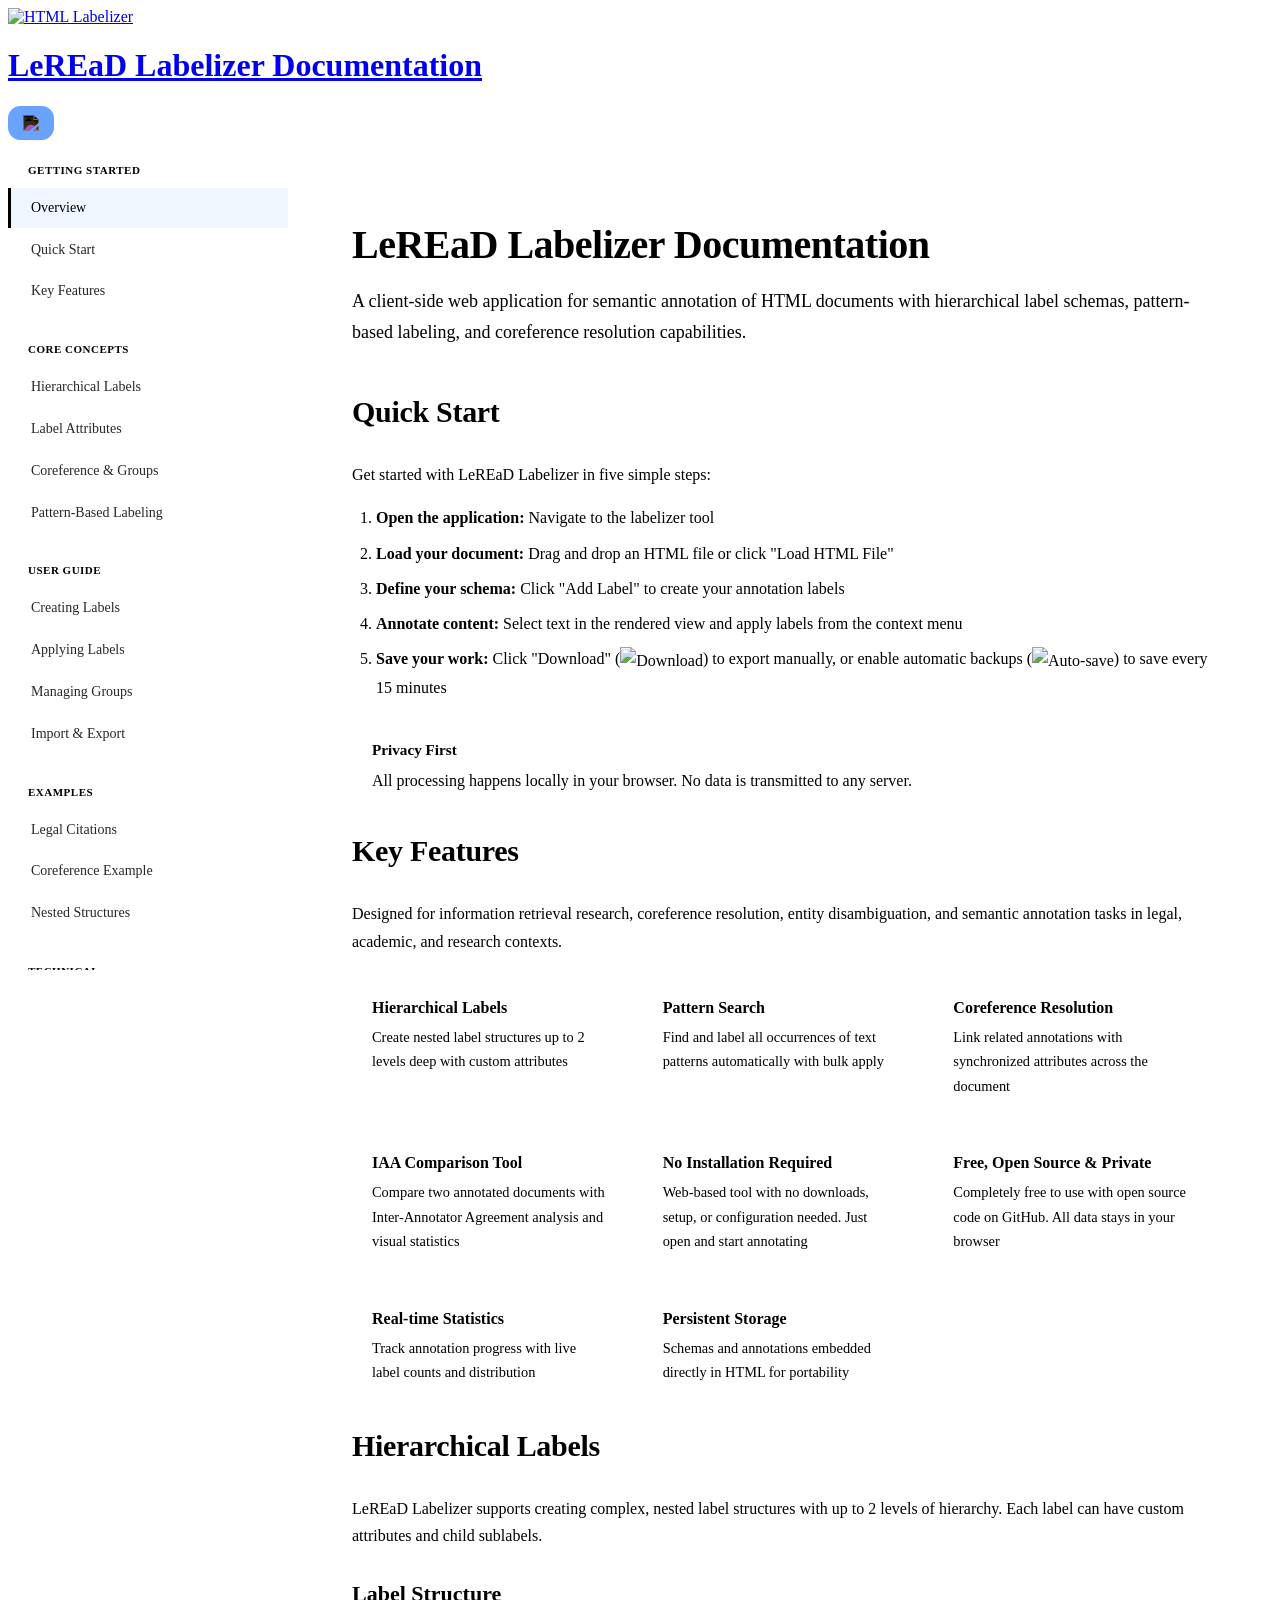
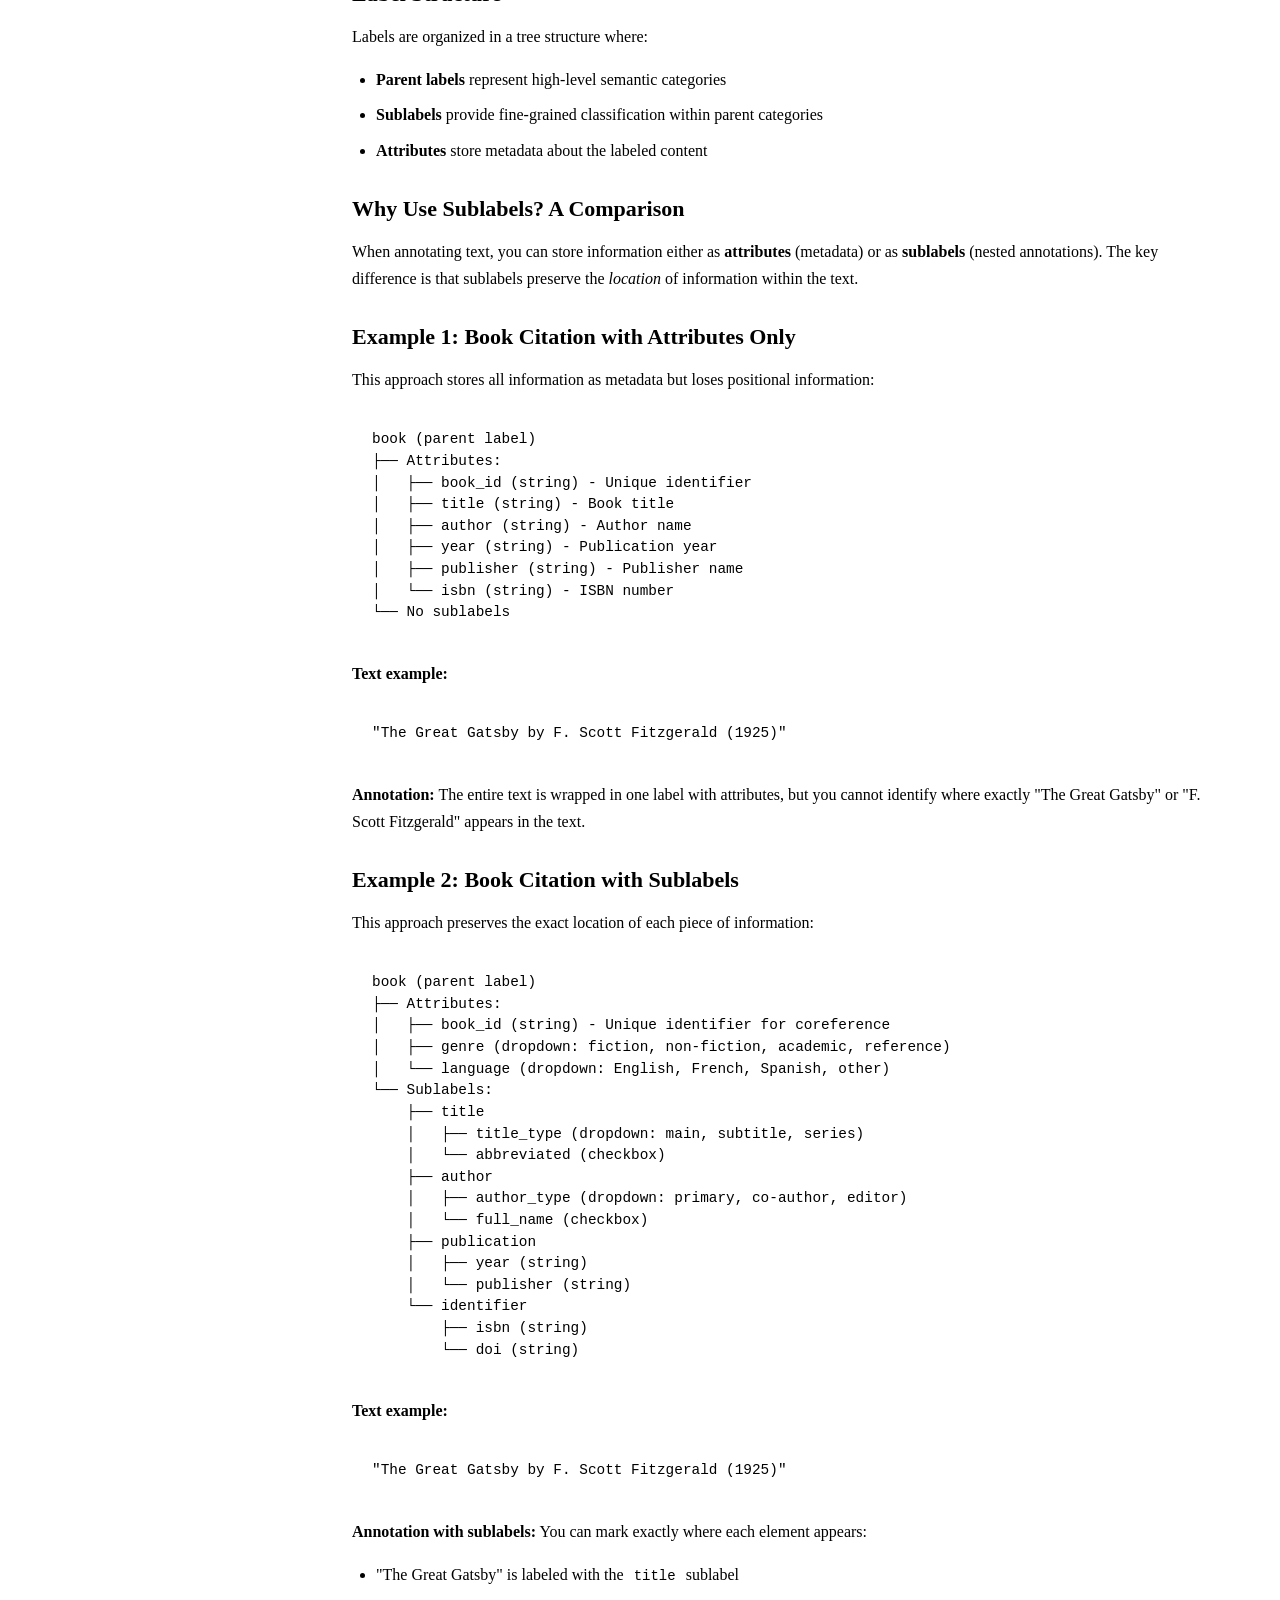
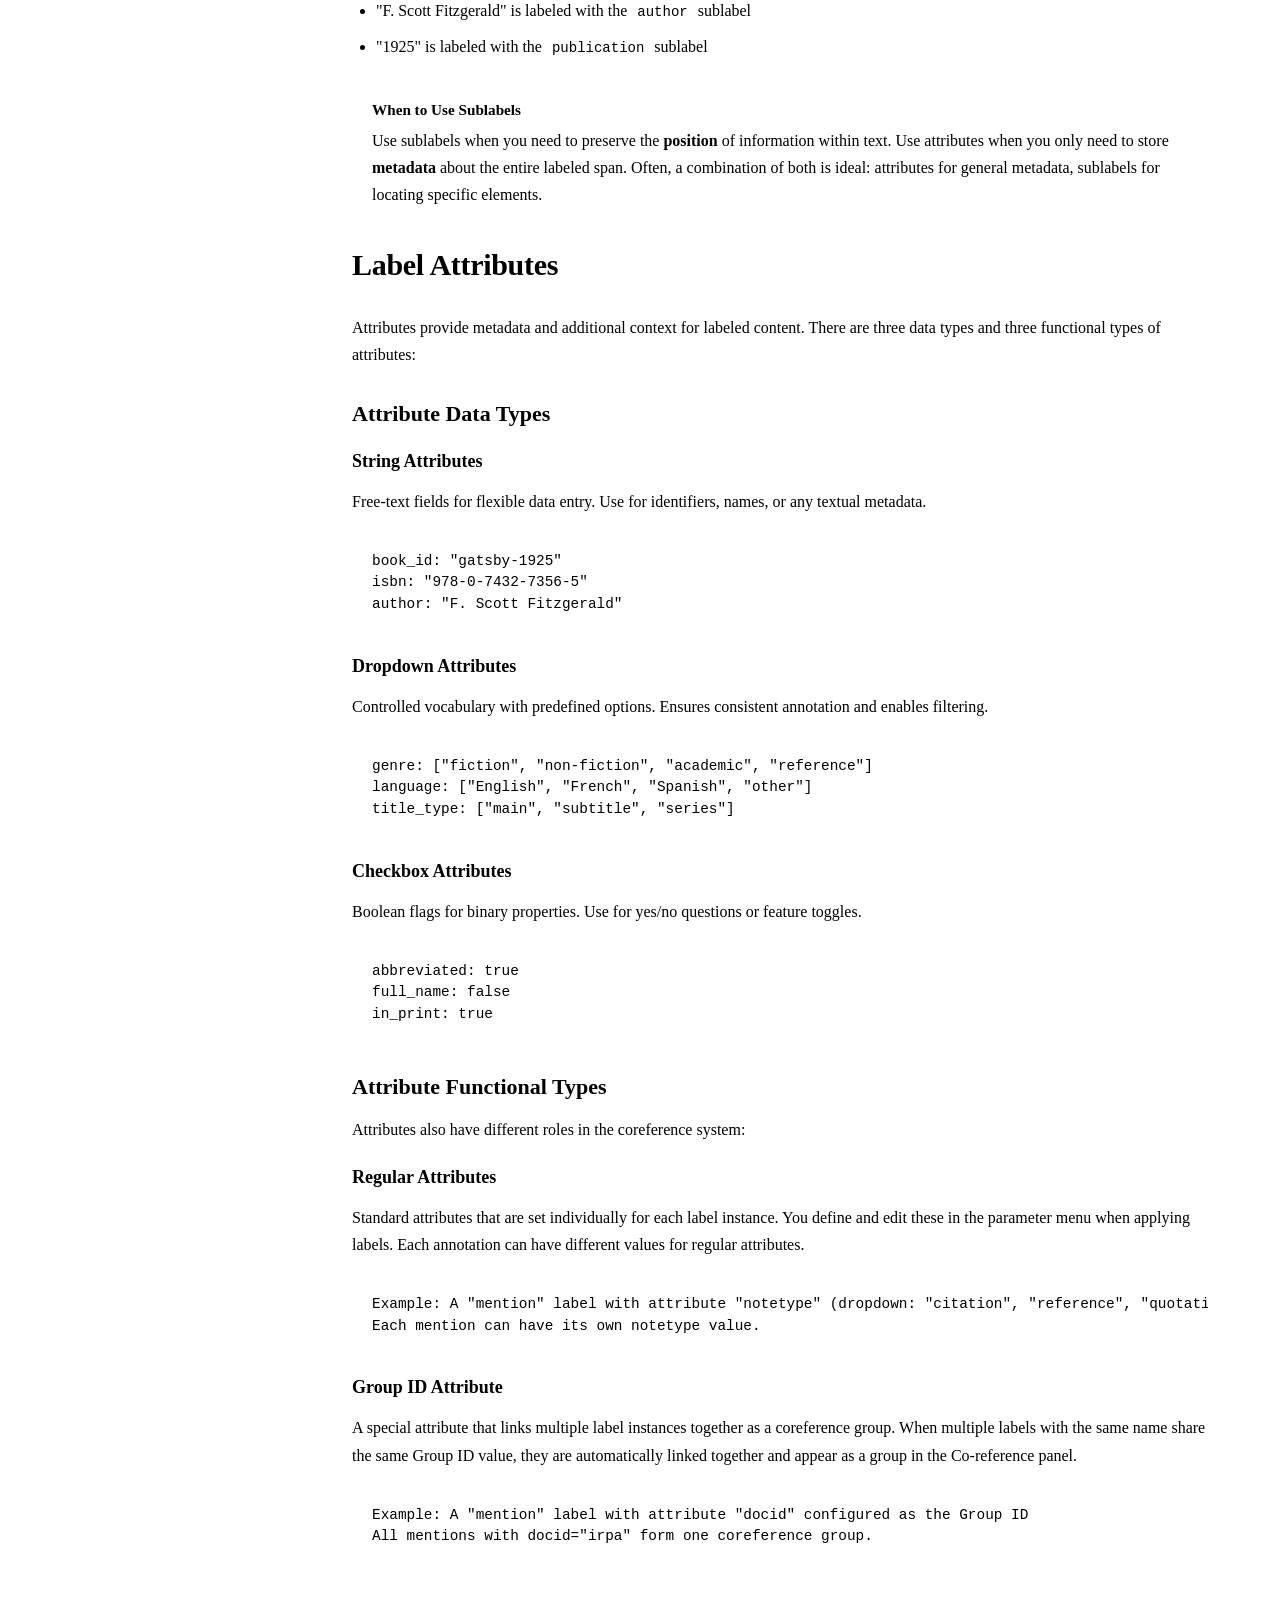
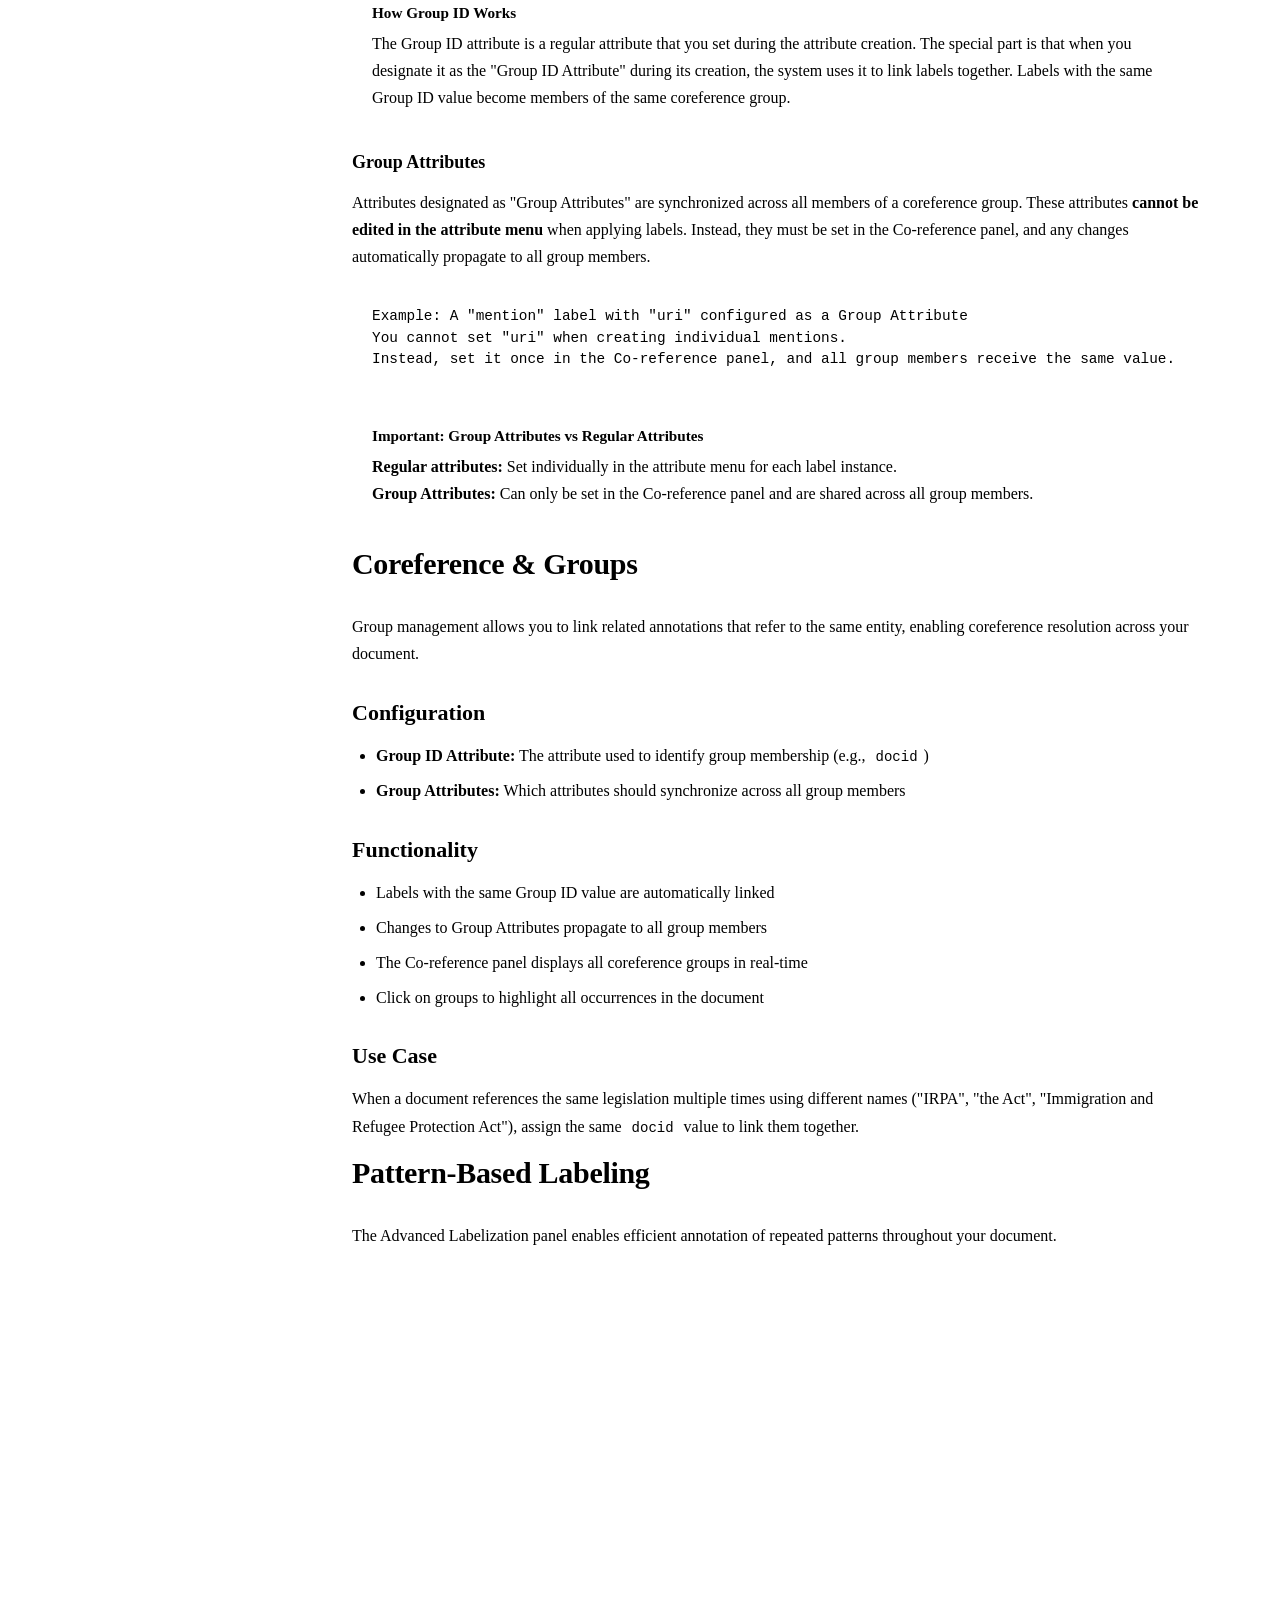
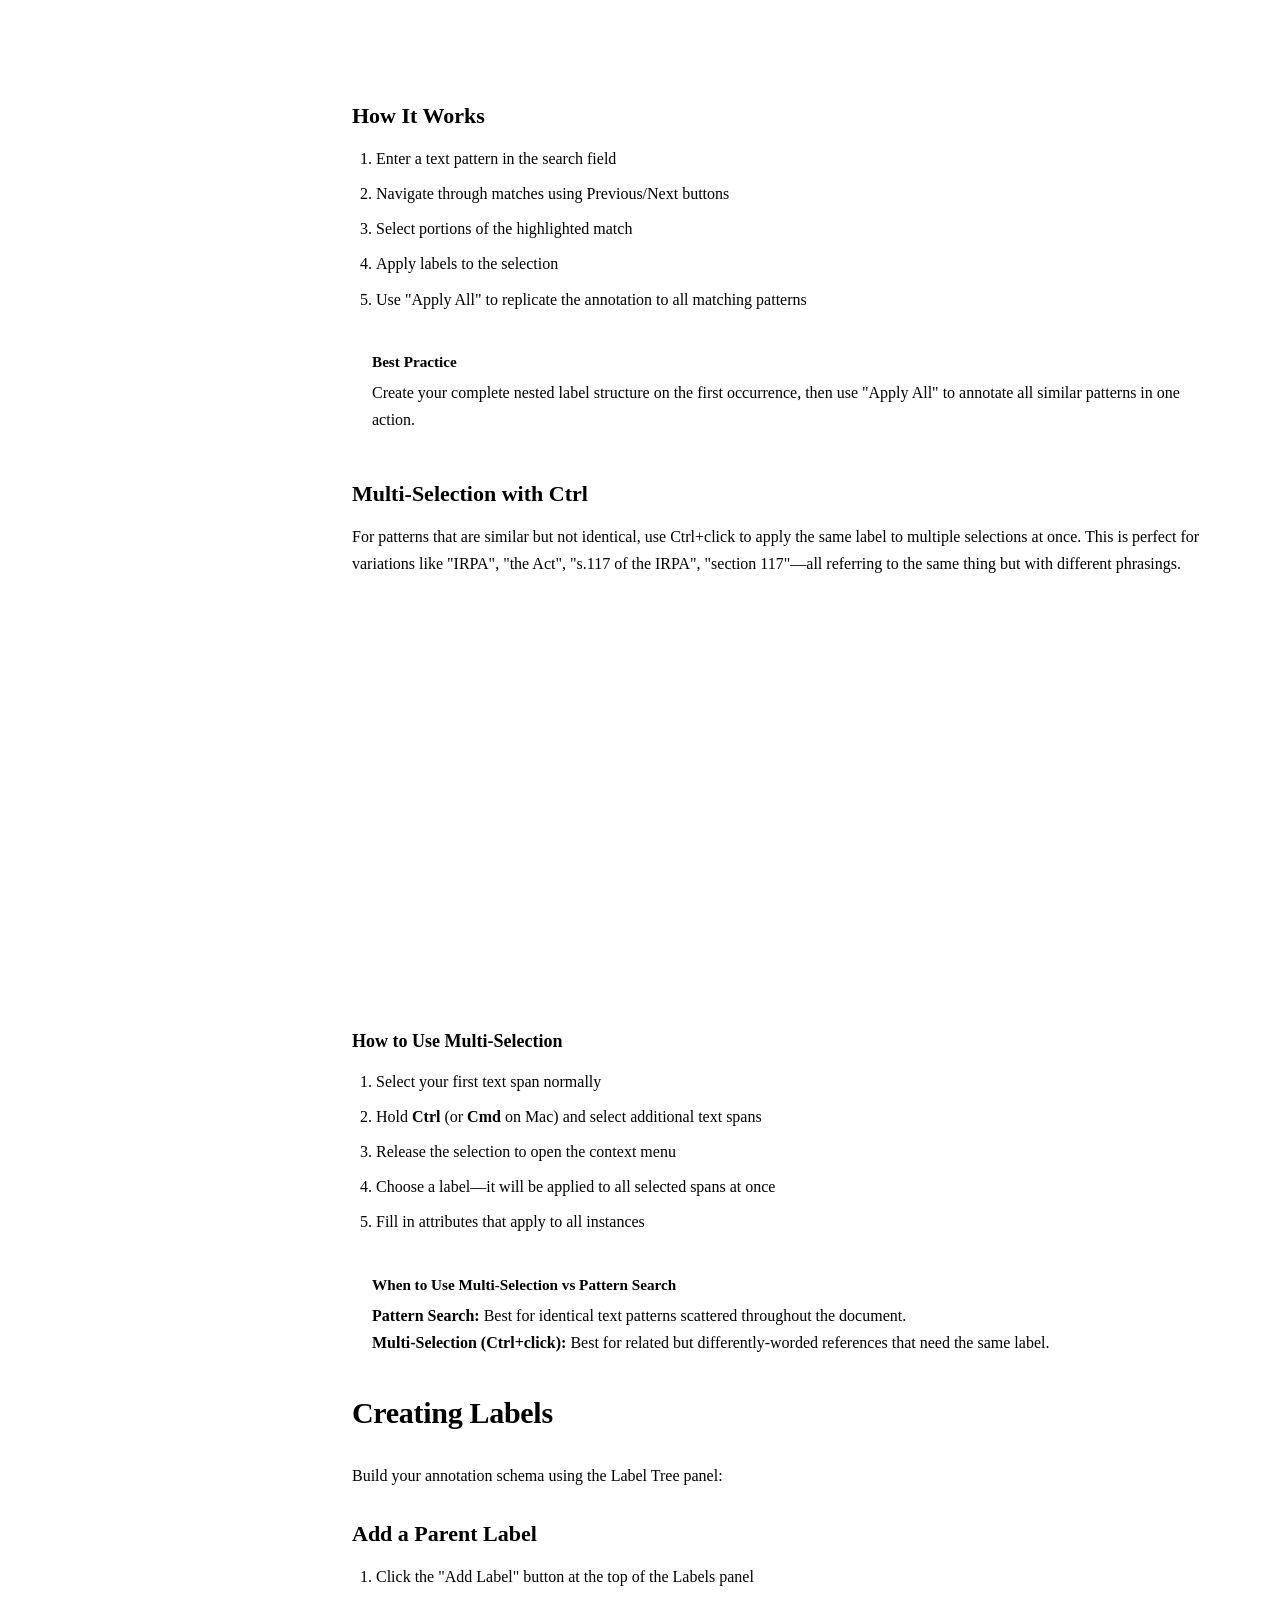
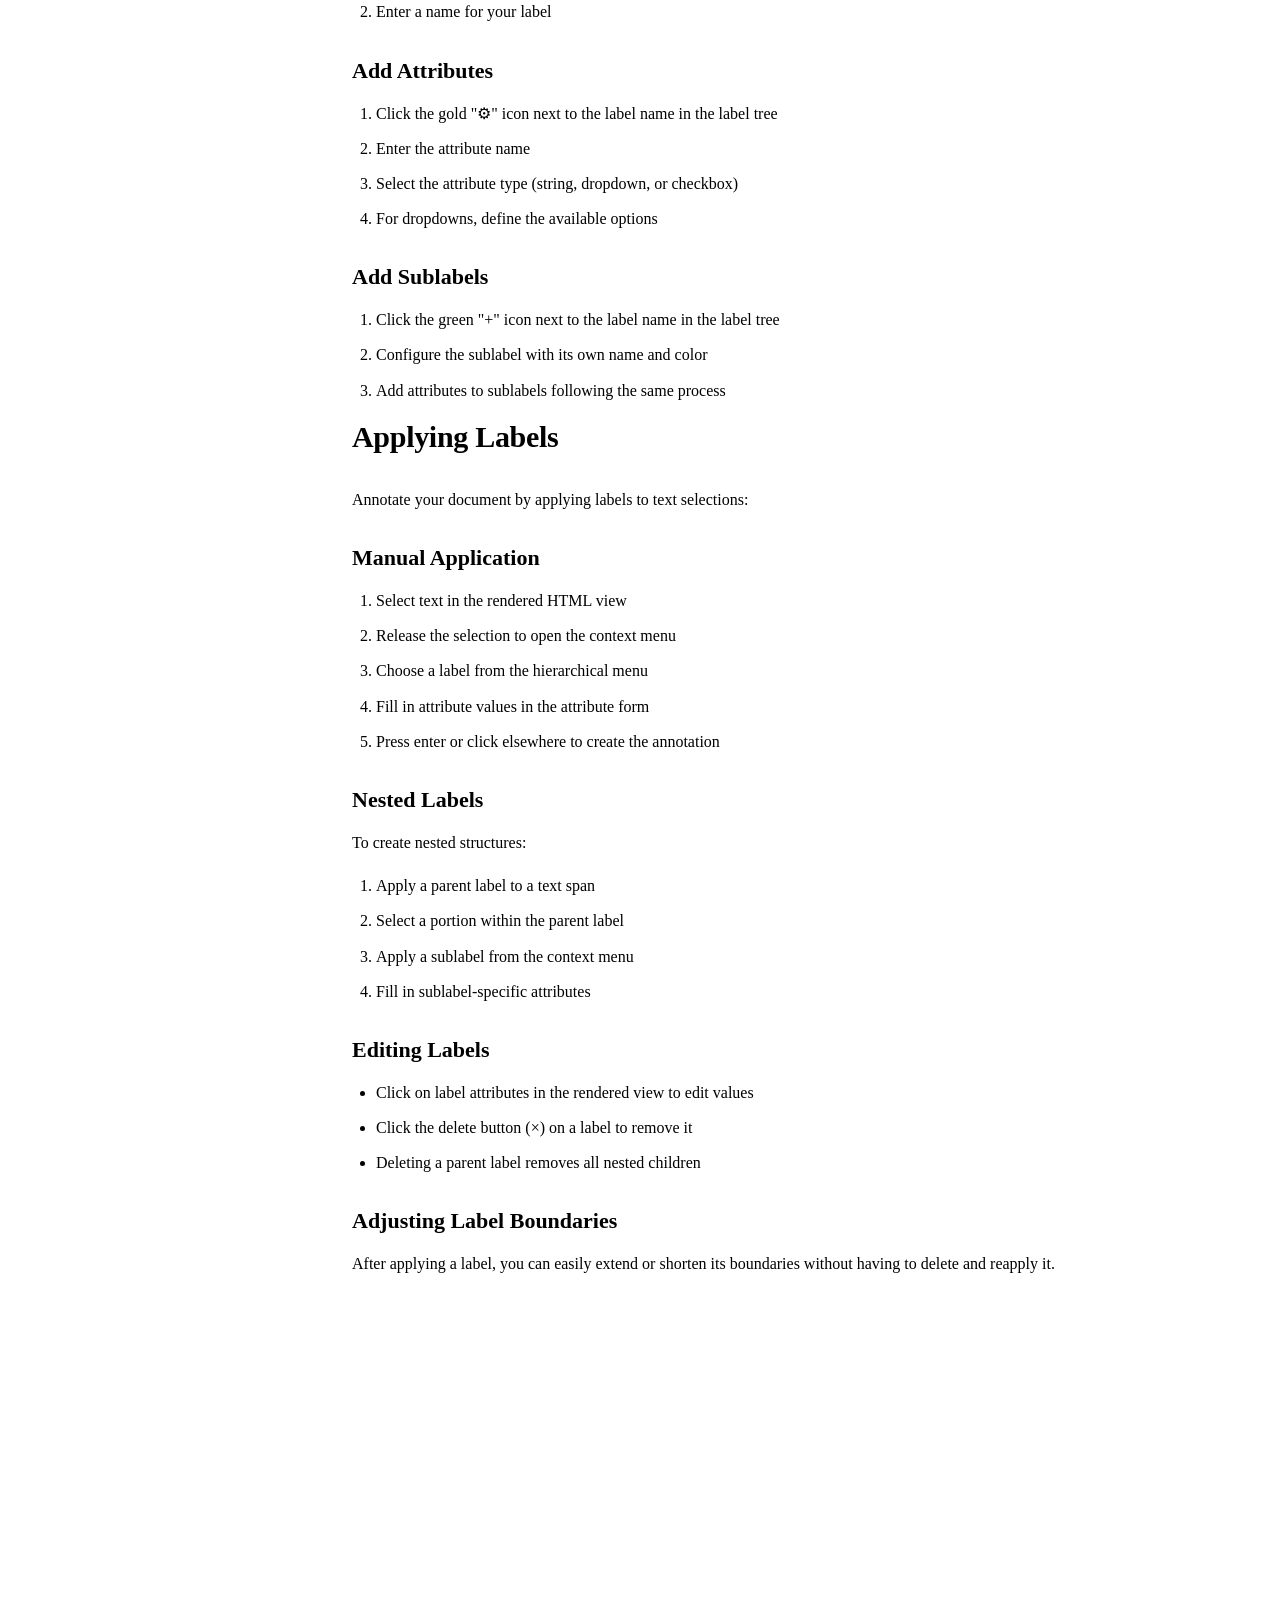
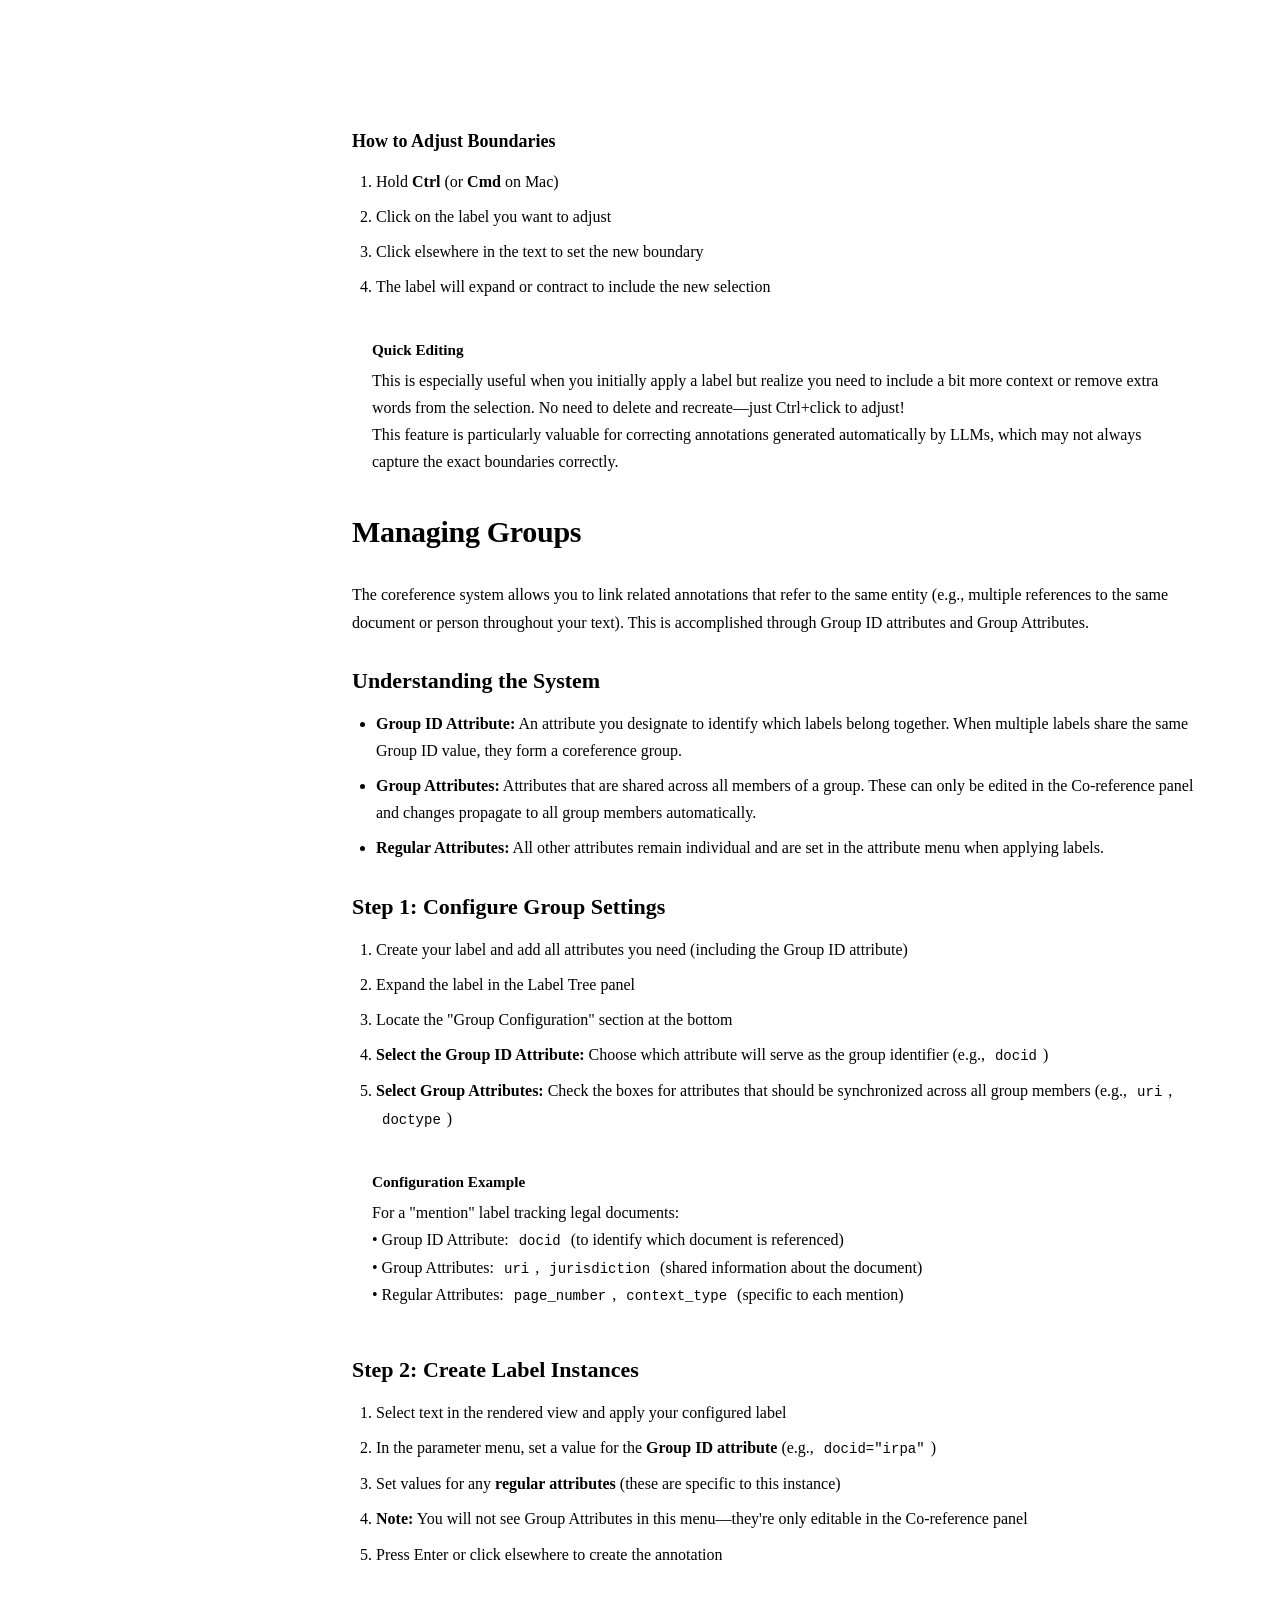
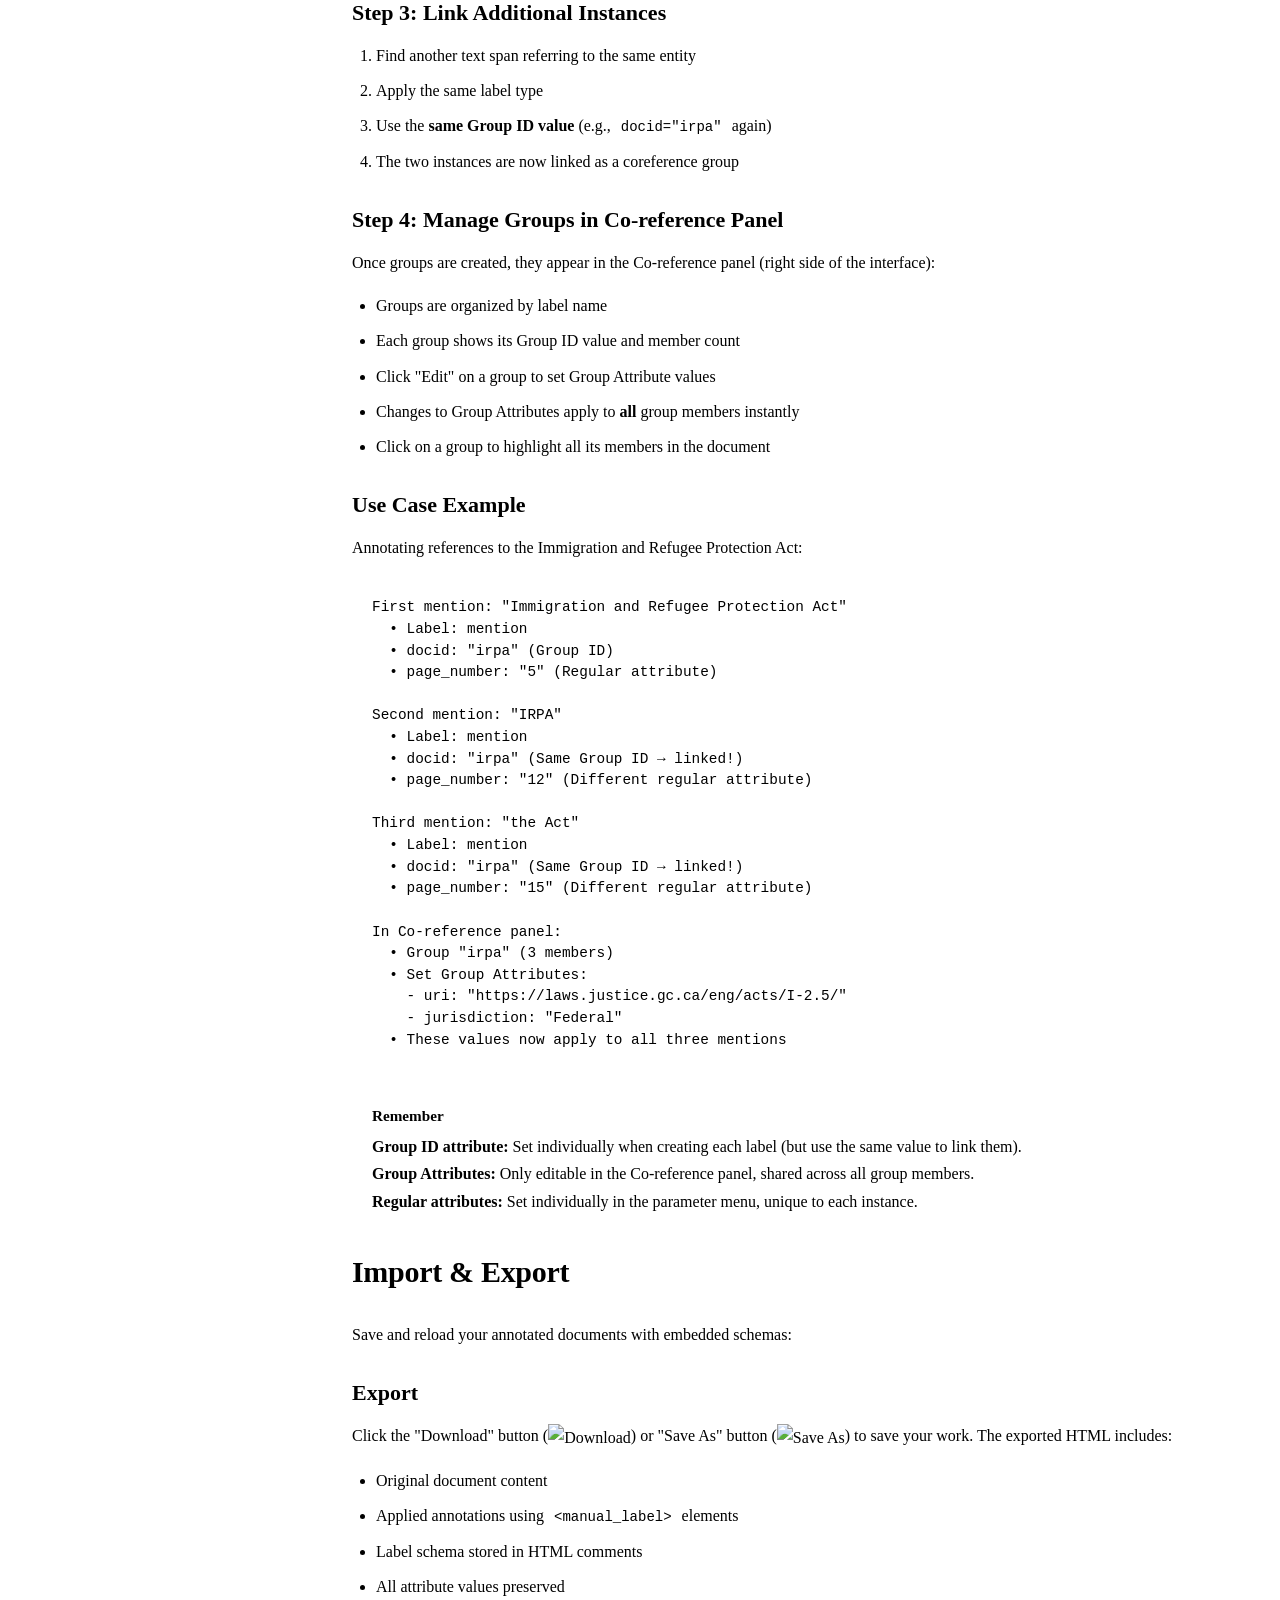
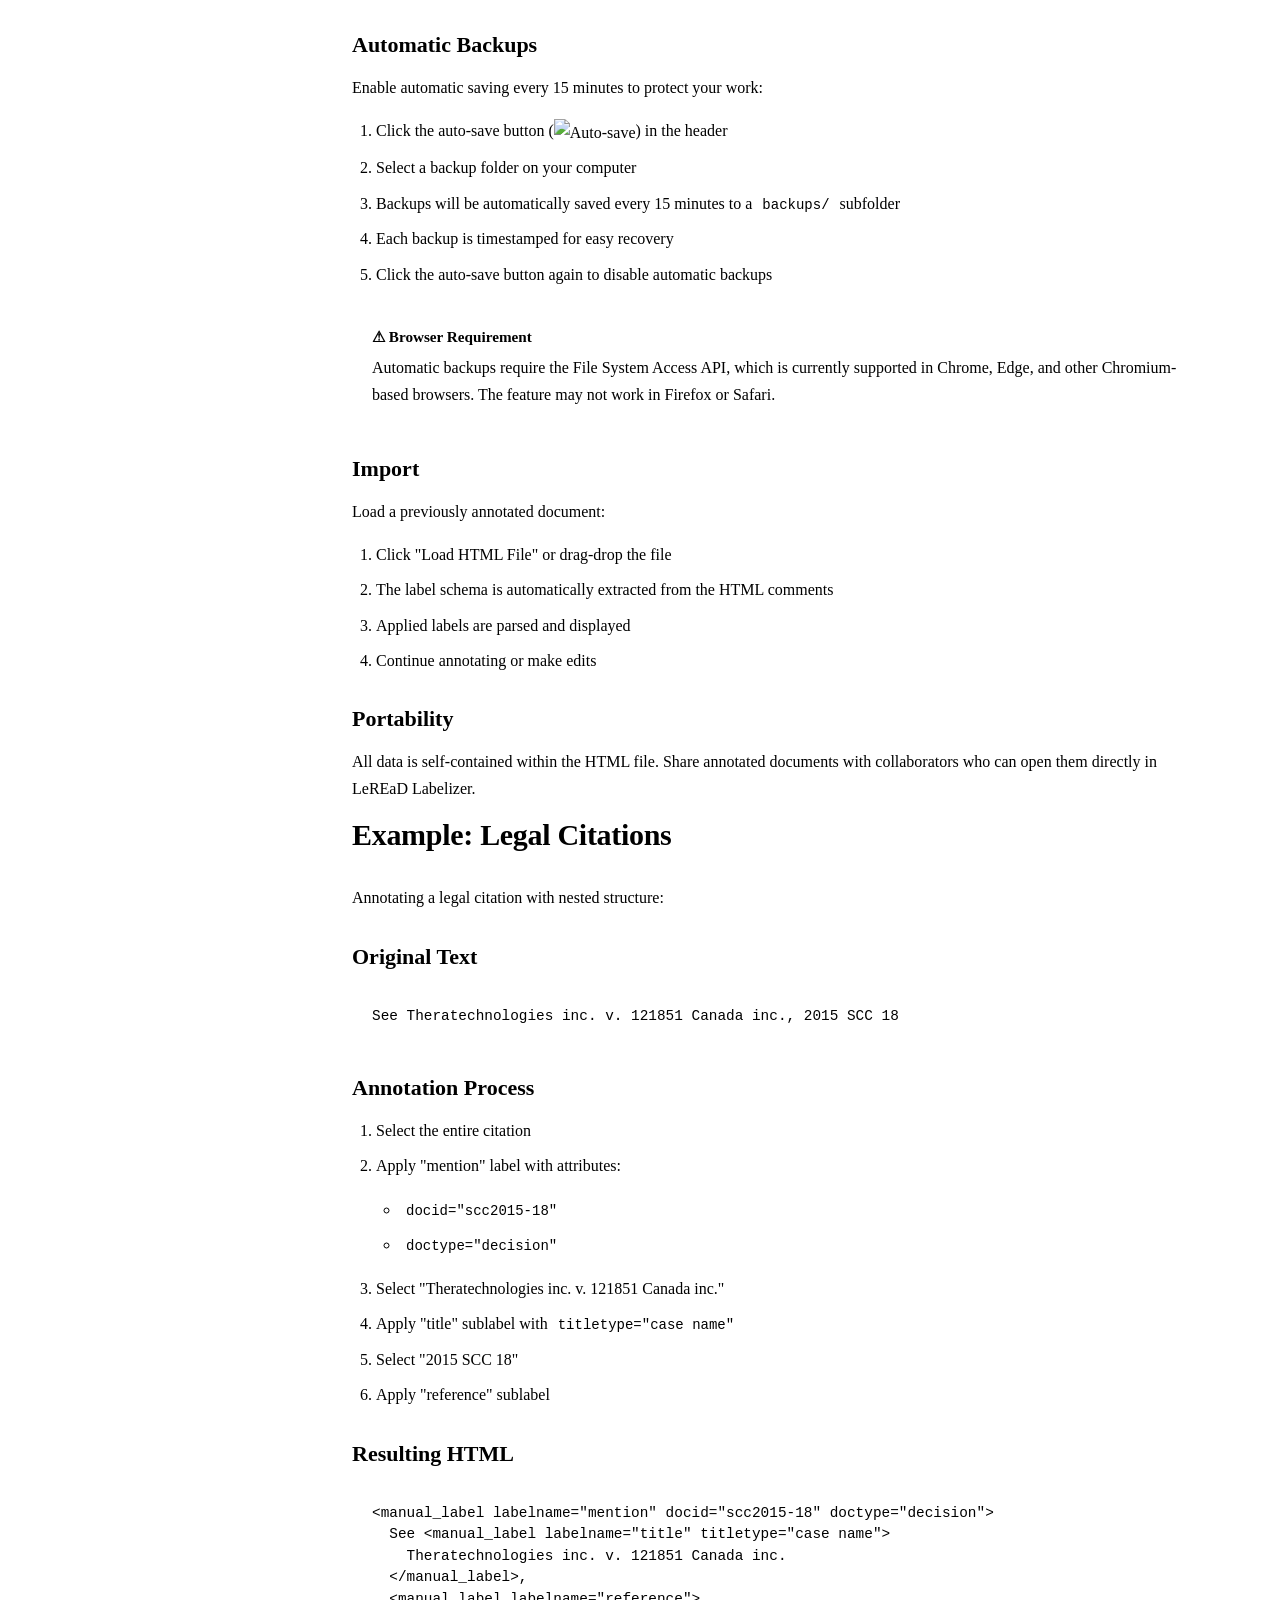
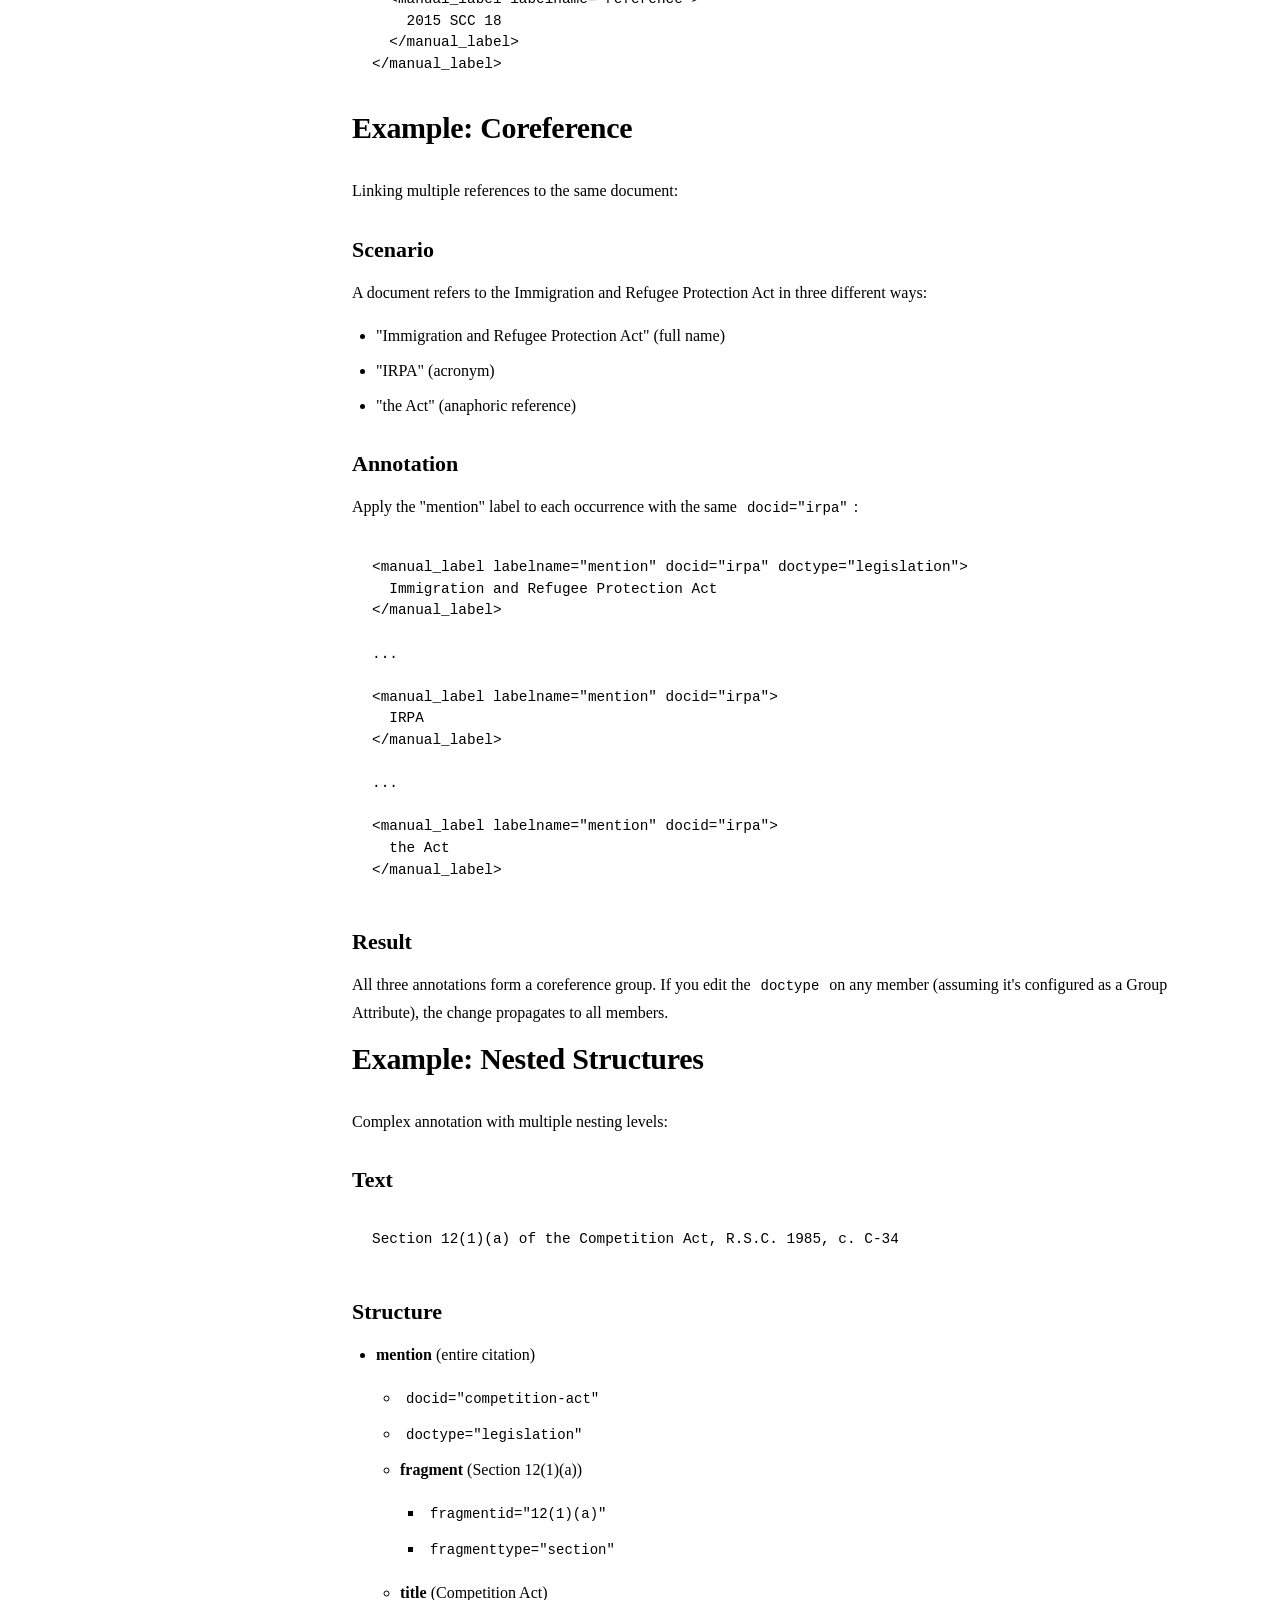
==== commit 5a4fb542: "Disable GitHub repository link in documentation" ====
--- a/docs/index.html
+++ b/docs/index.html
@@ -1256,7 +1256,7 @@
           <div class="alert-title">Need Help?</div>
           <p>
             Found a bug or have a feature request? Visit the 
-            <a href="https://github.com/zachariegarniercuchet/LeREaDLabelizer" target="_blank">GitHub repository</a> 
+            <a href="#">GitHub repository</a> 
             to open an issue or contribute to the project.
           </p>
         </div>
--- a/shared/buttons.css
+++ b/shared/buttons.css
@@ -0,0 +1,308 @@
+/* ==============================================
+   BUTTON STYLES
+   Shared button component styles
+   ============================================== */
+
+button {
+  border: 1px solid var(--hover);
+  background: var(--muted);
+  color: var(--text);
+  padding: 8px 14px;
+  border-radius: 12px;
+  cursor: pointer;
+  box-shadow: var(--shadow);
+  font-size: 14px;
+  font-weight: 500;
+  transition: all 0.2s ease;
+  display: inline-block;
+}
+
+button:hover {
+  filter: brightness(1.15);
+  background: var(--hover);
+}
+
+/* Light theme button adjustments */
+:root[data-theme="light"] button {
+  background: #2c3e50;
+  border: 1px solid #34495e;
+  color: #f5f5f5;
+}
+
+:root[data-theme="light"] button:hover {
+  background: #34495e;
+  border-color: var(--accent);
+}
+
+:root[data-theme="light"] button:disabled {
+  background: #95a5a6;
+  border-color: #bdc3c7;
+  color: #ecf0f1;
+}
+
+/* Header buttons always use dark theme styling */
+.app-header button {
+  background: #152043 !important;
+  border: 1px solid #1e2a49 !important;
+  color: #e7ecff !important;
+}
+
+.app-header button:hover {
+  background: #1e2a49 !important;
+  border-color: #6aa3ff !important;
+}
+
+.app-header .settings-btn {
+  background: #6aa3ff !important;
+  border: 1px solid #6aa3ff !important;
+}
+
+.app-header .settings-btn:hover {
+  background: #20c997 !important;
+  border-color: #20c997 !important;
+}
+
+/* Force white icon on blue settings button - work with the black icon on white bg */
+.app-header .settings-btn .settings-icon {
+  filter: invert(1) !important;
+}
+
+button:disabled {
+  opacity: 0.5;
+  cursor: not-allowed;
+  filter: none;
+}
+
+/* Settings Button */
+.settings-btn {
+  background: var(--accent) !important;
+  border: 1px solid var(--accent) !important;
+  padding: 8px 14px !important;
+  font-size: 16px !important;
+}
+
+.settings-btn:hover {
+  background: var(--accent-2) !important;
+  border-color: var(--accent-2) !important;
+}
+
+/* Button Icons - Header buttons */
+.docs-icon,
+.settings-icon {
+  width: 16px;
+  height: 16px;
+  display: block;
+  filter: brightness(0) invert(1);
+}
+
+/* Documentation and Settings Button Styles */
+.docs-btn,
+.settings-btn {
+  padding: 8px 14px !important;
+  display: flex;
+  align-items: center;
+  justify-content: center;
+}
+
+/* Special accent buttons in light mode */
+:root[data-theme="light"] #add-root-label {
+  background: var(--accent) !important;
+  border-color: var(--accent) !important;
+  color: white !important;
+}
+
+:root[data-theme="light"] #add-root-label:hover {
+  background: #1557b8 !important;
+  border-color: #1557b8 !important;
+  color: white !important;
+}
+
+:root[data-theme="light"] .apply-btn,
+:root[data-theme="light"] .apply-all-btn {
+  background: var(--accent-2) !important;
+  border-color: var(--accent-2) !important;
+  color: white !important;
+}
+
+:root[data-theme="light"] .apply-btn:hover,
+:root[data-theme="light"] .apply-all-btn:hover {
+  background: #0f5f26 !important;
+  border-color: #0f5f26 !important;
+  color: white !important;
+}
+
+/* Clear button styling */
+:root[data-theme="light"] .clear-btn,
+:root[data-theme="light"] #clear-all,
+:root[data-theme="light"] #clear-advanced-labels {
+  background: #e74c3c !important;
+  border-color: #e74c3c !important;
+  color: white !important;
+}
+
+:root[data-theme="light"] .clear-btn:hover,
+:root[data-theme="light"] #clear-all:hover,
+:root[data-theme="light"] #clear-advanced-labels:hover {
+  background: #c0392b !important;
+  border-color: #c0392b !important;
+}
+
+/* Tree Action Buttons (used in labelizer) */
+.tree-action-btn {
+  width: 24px;
+  height: 24px;
+  border: none;
+  border-radius: 6px;
+  cursor: pointer;
+  transition: all 0.2s ease;
+  display: inline-flex;
+  align-items: center;
+  justify-content: center;
+  font-size: 14px;
+}
+
+.tree-action-btn.add {
+  background: var(--accent-2);
+  color: white;
+}
+
+.tree-action-btn.add::before {
+  content: '+';
+  font-weight: bold;
+}
+
+.tree-action-btn.delete {
+  background: var(--danger);
+  color: white;
+}
+
+.tree-action-btn.delete::before {
+  content: '×';
+  font-weight: bold;
+}
+
+.tree-action-btn.edit {
+  background: var(--warning);
+  color: black;
+}
+
+.tree-action-btn.edit::before {
+  content: '⚙';
+}
+
+/* Save active state for tree action buttons */
+.tree-action-btn.save-active {
+  background: var(--accent-2) !important;
+  color: white !important;
+  opacity: 1 !important;
+  visibility: visible !important;
+}
+
+/* Keep original colors for tree action buttons in light mode */
+:root[data-theme="light"] .tree-action-btn.add {
+  background: var(--accent-2) !important;
+  color: white !important;
+  border: none !important;
+}
+
+:root[data-theme="light"] .tree-action-btn.edit {
+  background: var(--warning) !important;
+  color: black !important;
+  border: none !important;
+}
+
+:root[data-theme="light"] .tree-action-btn.delete {
+  background: var(--danger) !important;
+  color: white !important;
+  border: none !important;
+}
+
+:root[data-theme="light"] .tree-action-btn.add:hover,
+:root[data-theme="light"] .tree-action-btn.edit:hover,
+:root[data-theme="light"] .tree-action-btn.delete:hover {
+  color: white !important;
+}
+
+/* Save active button in light mode - override the edit button color */
+:root[data-theme="light"] .tree-action-btn.edit.save-active {
+  background: var(--accent-2) !important;
+  color: white !important;
+  border: none !important;
+}
+
+/* Inline editor buttons (including "Add option" for dropdowns) */
+:root[data-theme="light"] .inline-editor button {
+  color: white !important;
+}
+
+/* Additional safety for any missed buttons in forms/modals */
+:root[data-theme="light"] .param-form button,
+:root[data-theme="light"] .dropdown-section button {
+  color: white !important;
+}
+
+/* Save buttons in forms and inline editors */
+:root[data-theme="light"] .save-btn,
+:root[data-theme="light"] .save-btn.green {
+  background: var(--accent-2) !important;
+  color: white !important;
+}
+
+:root[data-theme="light"] .save-btn:hover,
+:root[data-theme="light"] .save-btn.green:hover {
+  background: #0f5f26 !important;
+  color: white !important;
+}
+
+/* Ensure all action buttons with colored backgrounds have white text */
+:root[data-theme="light"] button[style*="background"] {
+  color: white !important;
+}
+
+/* ==============================================
+   VIEW TOGGLE BUTTON
+   For switching between rendered and source view
+   ============================================== */
+
+.view-toggle {
+  background: #6aa3ff !important;
+  color: white !important;
+  padding: 0.5rem 0.75rem !important;
+  border-radius: 0.5rem !important;
+  font-size: 0.75rem !important;
+  border: none !important;
+  cursor: pointer !important;
+  transition: background-color 0.2s !important;
+}
+
+.view-toggle:hover {
+  background: #5a91e6 !important;
+}
+
+.view-toggle.active {
+  background: #4c7ce5 !important;
+}
+
+.view-toggle:disabled {
+  opacity: 0.5 !important;
+  cursor: not-allowed !important;
+  filter: none !important;
+}
+
+/* Light theme view toggle button - better contrast */
+:root[data-theme="light"] .view-toggle {
+  background: var(--accent) !important;
+  color: white !important;
+  border: 1px solid var(--accent) !important;
+}
+
+:root[data-theme="light"] .view-toggle:hover {
+  background: #1557b8 !important;
+  border-color: #1557b8 !important;
+}
+
+:root[data-theme="light"] .view-toggle.active {
+  background: var(--accent-2) !important;
+  border-color: var(--accent-2) !important;
+  color: white !important;
+}
